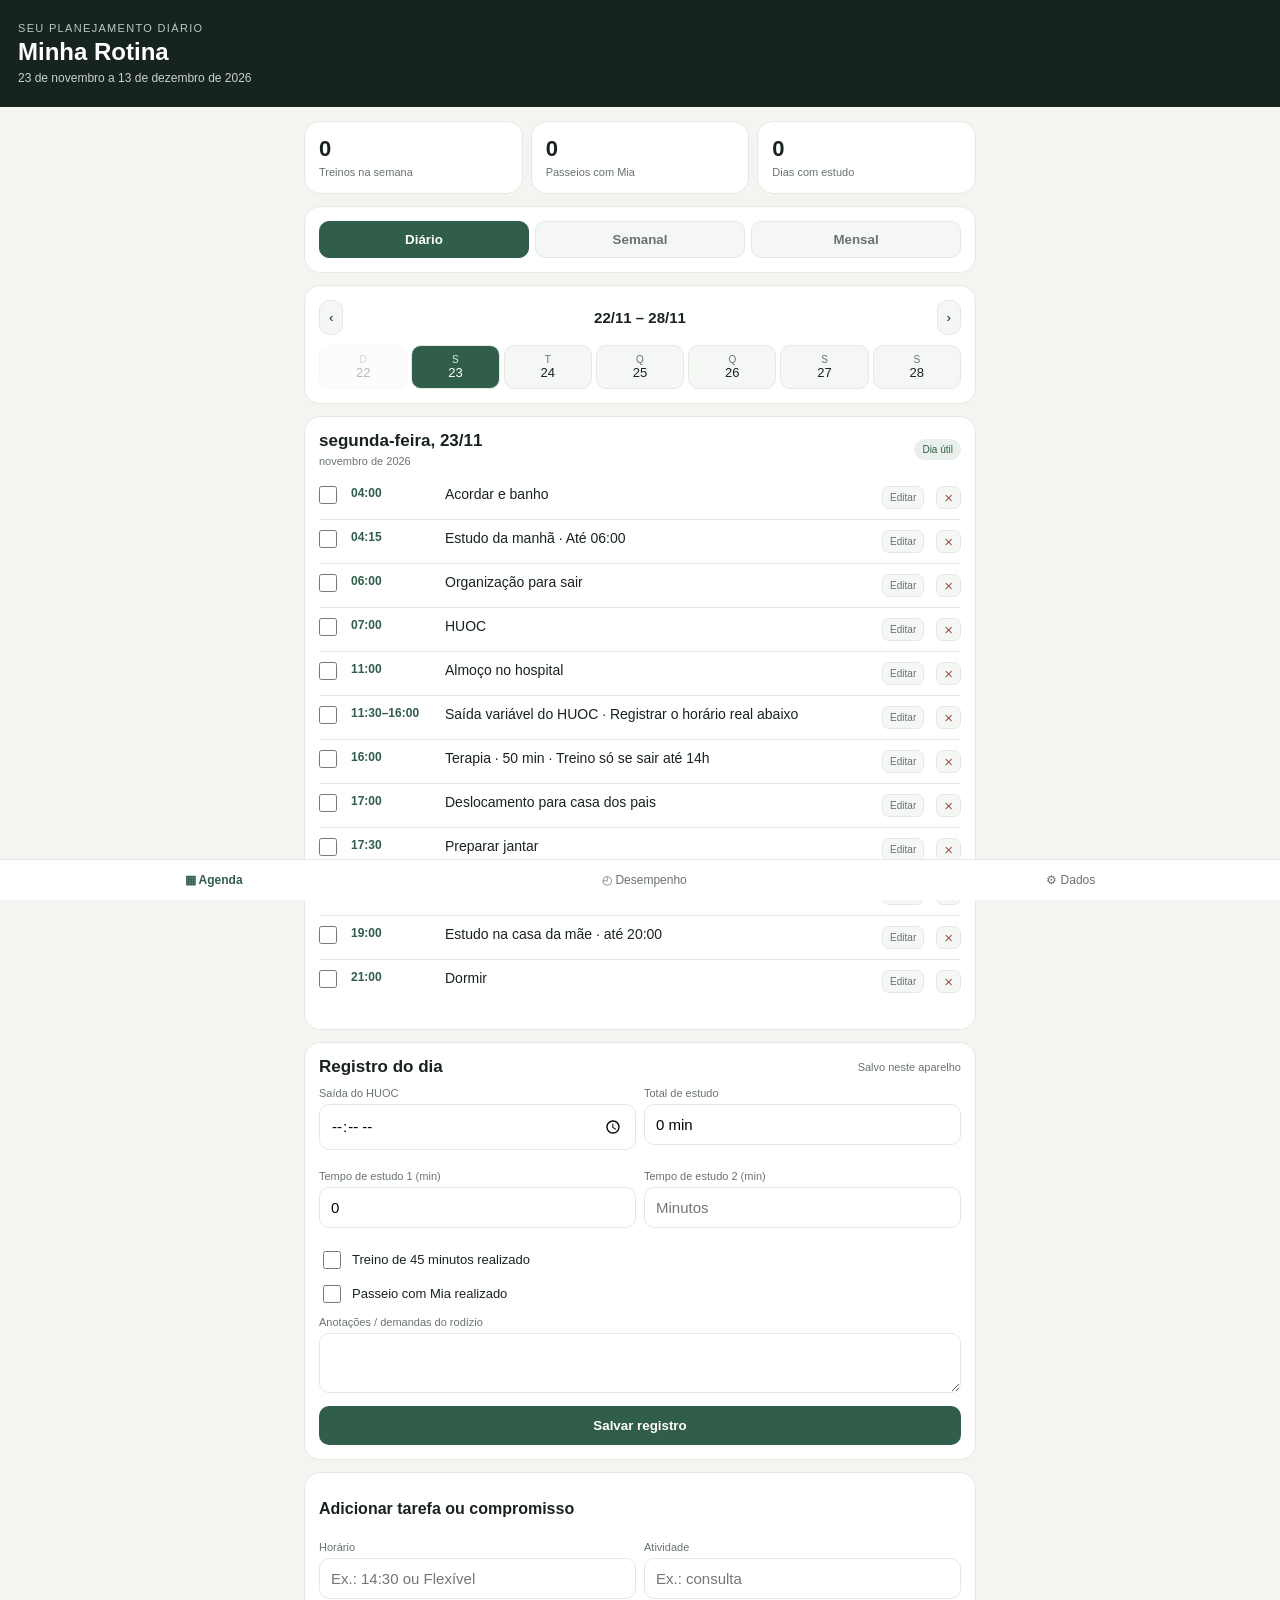
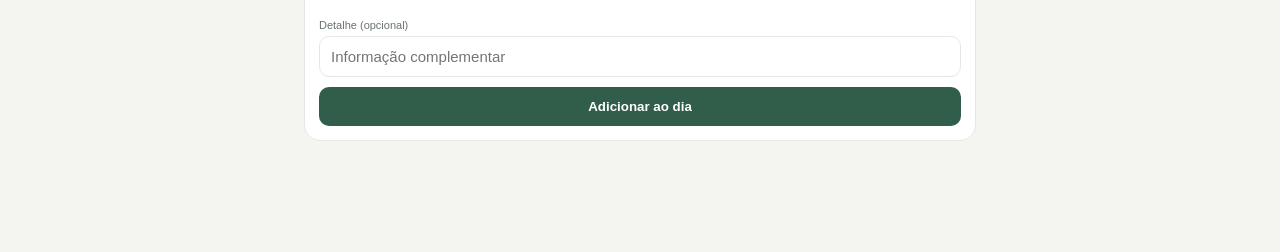
==== minha-rotina/index.html @ 06901ba0 "Initialize saved HUOC departure tasks" ====
<!doctype html>
<html lang="pt-BR"><head><meta charset="utf-8"><meta name="viewport" content="width=device-width,initial-scale=1,viewport-fit=cover"><meta name="theme-color" content="#17231f"><link rel="manifest" href="manifest.webmanifest"><title>Minha Rotina</title>
<style>
:root{--bg:#f4f5f1;--card:#fff;--ink:#18231f;--muted:#69746e;--line:#e5e9e4;--green:#315e4a;--soft:#e9f0eb;--amber:#8a6325}*{box-sizing:border-box}body{margin:0;background:var(--bg);color:var(--ink);font:15px -apple-system,BlinkMacSystemFont,sans-serif;padding-bottom:85px}header{background:#17231f;color:white;padding:22px 18px}.eyebrow{font-size:11px;letter-spacing:.12em;text-transform:uppercase;color:#b9c9bf}.brand{font-size:24px;font-weight:700;margin-top:4px}header p{font-size:12px;color:#c8d2cc;margin:5px 0 0}main{max-width:700px;margin:auto;padding:14px}.stats{display:grid;grid-template-columns:repeat(3,1fr);gap:8px;margin-bottom:12px}.stat,.panel{background:var(--card);border:1px solid var(--line);border-radius:16px;padding:14px}.stat b{display:block;font-size:22px}.stat span,.muted{font-size:11px;color:var(--muted)}.panel{margin-bottom:12px}.week{display:flex;justify-content:space-between;align-items:center;margin-bottom:10px}.week button,.day{border:1px solid var(--line);background:#f5f7f4;border-radius:10px;padding:9px;color:var(--ink)}.days{display:grid;grid-template-columns:repeat(7,1fr);gap:4px}.day{padding:8px 0;text-align:center;font-size:13px}.day small{display:block;color:var(--muted);font-size:10px}.day.active{background:var(--green);color:white}.day.active small{color:#e0ebe3}.day:disabled{opacity:.3}.heading{display:flex;justify-content:space-between;align-items:center}.heading h2{font-size:17px;margin:0}.tag{background:var(--soft);color:var(--green);padding:5px 8px;border-radius:20px;font-size:10px}.tag.warn{background:#f8f0df;color:var(--amber)}ul{list-style:none;padding:0;margin:8px 0 0}li{display:flex;gap:12px;padding:10px 0;border-bottom:1px solid var(--line);font-size:14px}li:last-child{border:0}.time{width:82px;color:var(--green);font-size:12px;font-weight:650;flex-shrink:0}.task-check{width:18px;height:18px;flex-shrink:0;accent-color:var(--green);margin:0 2px 0 0}.task-text{flex:1}.task-text.done{text-decoration:line-through;color:var(--muted)}.edit-task{border:1px solid var(--line);background:#f5f7f4;border-radius:7px;padding:5px 7px;color:var(--muted);font-size:10px;flex-shrink:0}.delete-task{font-size:15px;padding:2px 7px;color:#9b5148}.detail{display:block;color:var(--muted);font-size:11px;margin-top:3px}.field{margin:10px 0}.field label{display:block;font-size:11px;color:var(--muted);margin-bottom:5px}.field input,.field textarea{width:100%;padding:11px;border:1px solid var(--line);border-radius:10px;background:white;font:inherit}.field textarea{min-height:60px}.grid{display:grid;grid-template-columns:1fr 1fr;gap:8px}.check{display:flex;gap:8px;align-items:center;font-size:13px;margin:10px 0}.check input{accent-color:var(--green);width:18px;height:18px}.btn{background:var(--green);color:white;border:0;border-radius:10px;padding:12px 14px;width:100%;font-weight:650}.tabs{position:fixed;bottom:0;left:0;right:0;background:#fff;border-top:1px solid var(--line);display:flex;justify-content:space-around;padding:12px 5px calc(12px + env(safe-area-inset-bottom))}.tabs button{border:0;background:none;color:var(--muted);font-size:12px}.tabs button.active{color:var(--green);font-weight:700}.view{display:none}.view.active{display:block}.bar{height:8px;background:#edf0ec;border-radius:8px;margin-top:7px;overflow:hidden}.bar i{display:block;height:100%;background:var(--green)}.note{font-size:12px;line-height:1.5;color:var(--muted)}
.mode-switch{display:grid;grid-template-columns:repeat(3,1fr);gap:6px}.mode{border:1px solid var(--line);background:#f5f7f4;color:var(--muted);border-radius:10px;padding:10px;font-weight:600}.mode.active{background:var(--green);color:#fff;border-color:var(--green)}
.weekly-grid{display:grid;grid-template-columns:repeat(2,minmax(0,1fr));gap:8px}.week-card{border:1px solid var(--line);border-radius:12px;padding:11px;background:#fff;text-align:left;color:var(--ink);min-height:110px}.week-card.selected{border:2px solid var(--green);background:var(--soft)}.week-card strong{display:block;font-size:13px;margin-bottom:6px}.week-card small{display:block;color:var(--muted);font-size:11px;line-height:1.45;margin-top:3px}.month-head,.month-grid{display:grid;grid-template-columns:repeat(7,minmax(0,1fr));gap:4px}.month-head span{text-align:center;font-size:10px;color:var(--muted);padding:5px 0}.month-day{border:1px solid var(--line);border-radius:9px;min-height:44px;background:#fff;color:var(--ink);font-size:12px;position:relative}.month-day:disabled{opacity:.25}.month-day.selected{background:var(--green);color:white;border-color:var(--green)}.month-day.has-events:after{content:'';position:absolute;bottom:5px;left:50%;width:4px;height:4px;border-radius:50%;background:var(--green);transform:translateX(-50%)}.month-day.selected.has-events:after{background:#fff}@media(max-width:390px){.weekly-grid{grid-template-columns:1fr}.week-card{min-height:unset}}
</style></head><body>
<header><div class="eyebrow">Seu planejamento diário</div><div class="brand">Minha Rotina</div><p>23 de novembro a 13 de dezembro de 2026</p></header>
<main>
<section id="agenda" class="view active"><div class="stats"><div class="stat"><b id="wk">0</b><span>Treinos na semana</span></div><div class="stat"><b id="miaWeek">0</b><span>Passeios com Mia</span></div><div class="stat"><b id="studyWeek">0</b><span>Dias com estudo</span></div></div>
<div class="panel"><div class="mode-switch"><button class="mode active" data-mode="daily">Diário</button><button class="mode" data-mode="weekly">Semanal</button><button class="mode" data-mode="monthly">Mensal</button></div></div>
<div id="dailyMode">
<div class="panel"><div class="week"><button id="prev">‹</button><b id="weekLabel"></b><button id="next">›</button></div><div class="days" id="days"></div></div>
<div class="panel"><div class="heading"><div><h2 id="dateTitle"></h2><span class="muted" id="dateSub"></span></div><span id="tag" class="tag">Dia útil</span></div><ul id="events"></ul><p class="note" id="dayHint"></p></div>
<div class="panel"><div class="heading"><h2>Registro do dia</h2><span class="muted">Salvo neste aparelho</span></div><div class="grid"><div class="field"><label>Saída do HUOC</label><input type="time" id="exit"></div><div class="field"><label>Total de estudo</label><input type="text" id="studyTotal" value="0 min" readonly></div></div><div class="grid"><div class="field"><label>Tempo de estudo 1 (min)</label><input type="number" min="0" id="study1" placeholder="Minutos"></div><div class="field"><label>Tempo de estudo 2 (min)</label><input type="number" min="0" id="study2" placeholder="Minutos"></div></div><label class="check"><input type="checkbox" id="workout"> Treino de 45 minutos realizado</label><label class="check"><input type="checkbox" id="mia"> Passeio com Mia realizado</label><div class="field"><label>Anotações / demandas do rodízio</label><textarea id="notes"></textarea></div><button class="btn" id="save">Salvar registro</button></div>
<div class="panel"><h2 style="font-size:16px">Adicionar tarefa ou compromisso</h2><div class="grid"><div class="field"><label>Horário</label><input type="text" id="newTime" placeholder="Ex.: 14:30 ou Flexível"></div><div class="field"><label>Atividade</label><input id="newTitle" placeholder="Ex.: consulta"></div></div><div class="field"><label>Detalhe (opcional)</label><input id="newDetail" placeholder="Informação complementar"></div><button class="btn" id="add">Adicionar ao dia</button></div></div>
<div id="weeklyMode" hidden><div class="panel"><div class="week"><button id="weekPrev">‹</button><b id="weeklyLabel"></b><button id="weekNext">›</button></div><div id="weeklyGrid" class="weekly-grid"></div></div></div>
<div id="monthlyMode" hidden><div class="panel"><div class="week"><button id="monthPrev">‹</button><b id="monthlyLabel"></b><button id="monthNext">›</button></div><div class="month-head"><span>Dom</span><span>Seg</span><span>Ter</span><span>Qua</span><span>Qui</span><span>Sex</span><span>Sáb</span></div><div id="monthlyGrid" class="month-grid"></div></div></div></section>
<section id="progress" class="view"><div class="panel"><h2 style="font-size:17px">Treinos por semana</h2><div id="weekly"></div></div><div class="panel"><h2 style="font-size:17px">Estudo por dia</h2><div id="history"></div></div></section>
<section id="data" class="view"><div class="panel"><h2 style="font-size:17px">Backup dos registros</h2><p class="note">Os dados ficam salvos neste navegador. Exporte um backup regularmente. Limpar os dados do Safari pode apagar os registros.</p><button class="btn" id="export">Exportar backup JSON</button><div class="field"><label>Importar backup</label><input type="file" id="import" accept="application/json"></div></div><div class="panel"><h2 style="font-size:17px">Instalar no iPhone</h2><p class="note">No Safari, abra este endereço, toque em Compartilhar e escolha “Adicionar à Tela de Início”.</p></div></section>
</main><nav class="tabs"><button class="active" data-tab="agenda">▦ Agenda</button><button data-tab="progress">◴ Desempenho</button><button data-tab="data">⚙ Dados</button></nav>
<script>
const start=new Date(2026,10,23),end=new Date(2026,11,13),names=['domingo','segunda-feira','terça-feira','quarta-feira','quinta-feira','sexta-feira','sábado'],short=['D','S','T','Q','Q','S','S'];const iso=d=>d.getFullYear()+'-'+String(d.getMonth()+1).padStart(2,'0')+'-'+String(d.getDate()).padStart(2,'0'),fmt=d=>String(d.getDate()).padStart(2,'0')+'/'+String(d.getMonth()+1).padStart(2,'0'),parse=s=>{let [y,m,d]=s.split('-').map(Number);return new Date(y,m-1,d)},within=d=>d>=start&&d<=end;let all=[];for(let d=new Date(start);d<=end;d.setDate(d.getDate()+1))all.push(new Date(d));
const ev=(t,title,detail='')=>({t,title,detail,done:false});let data={};all.forEach(d=>{let w=d.getDay(),a=[];if(w>0&&w<6){a=[ev('04:00','Acordar e banho'),ev('04:15','Estudo da manhã','Até 06:00'),ev('06:00','Organização para sair'),ev('07:00','HUOC'),ev('11:00','Almoço no hospital'),ev('11:30–16:00','Saída variável do HUOC','Registrar o horário real abaixo')];if(w===1)a.push(ev('16:00','Terapia · 50 min','Treino só se sair até 14h'),ev('17:00','Deslocamento para casa dos pais'),ev('17:30','Preparar jantar'),ev('18:00','Passeio com Mia · até 18:45'),ev('19:00','Estudo na casa da mãe · até 20:00'),ev('21:00','Dormir'));else if(w===5)a.push(ev('Tarde','Livre ou estudo opcional'),ev('Noite','Livre · sem estudo obrigatório'));else a.push(ev('Após HUOC','Treino · 45 min','Flexível ao chegar em casa'),ev('17:00','Jantar e deslocamento para Mia','Deslocamento de 15 min'),ev('A combinar','Passeio com Mia'),ev('Noite','Estudo, se não antecipado'),ev('21:00','Dormir'));}else a=[ev('Flexível','Passeio com Mia (sugestão)'),ev('Flexível','Academia · 45 min (sugestão)'),ev('Flexível','Estudo do fim de semana','Meta total: 4 horas')];data[iso(d)]={events:a,study:0,workout:false,mia:false,exit:'',notes:''}});
function special(k,t,title,detail=''){data[k].events.push(ev(t,title,detail))}
special('2026-11-27','Noite','Tulio com Rafa · você livre','Estudar ou sair com amigas');special('2026-11-28','Dia','Tulio com Rafa · você livre','Priorizar estudo do fim de semana');special('2026-11-29','Dia','Você e Tulio','Programação a combinar');special('2026-12-04','Dia/noite','Você e Tulio','Noite livre');special('2026-12-05','Provisório','Provavelmente você e Tulio','A confirmar');special('2026-12-06','Provisório','Provavelmente Tulio com Rafa','A confirmar; bom dia para estudar');special('2026-12-11','Noite','Tulio com Rafa','Sexta: estudo pela manhã ou tarde');special('2026-12-12','Provisório','Provavelmente você e Tulio','A confirmar');special('2026-12-13','Provisório','Provavelmente Tulio com Rafa','A confirmar; bom dia para estudar');
let saved={};try{saved=JSON.parse(localStorage.getItem('minhaRotina2026')||'{}')}catch(e){}Object.keys(data).forEach(k=>{if(saved[k]){data[k]=saved[k];if(data[k].study1===undefined)data[k].study1=+data[k].study||0;if(data[k].study2===undefined)data[k].study2=0;data[k].study=(+data[k].study1||0)+(+data[k].study2||0)}});let selected='2026-11-23',offset=0;const $=id=>document.getElementById(id),weekStart=d=>{let x=new Date(d);x.setDate(x.getDate()-x.getDay());return x},saveAll=()=>localStorage.setItem('minhaRotina2026',JSON.stringify(data));
function syncExitTask(x){x.events=x.events.filter(e=>!e.exitTask&&e.title!=='Saída variável do HUOC');if(x.exit){let task=ev(x.exit,'Saída do HUOC');task.exitTask=true;x.events.push(task)}else{let day=Number((Object.keys(data).find(k=>data[k]===x)||'').slice(-2));let weekday=day?parse(Object.keys(data).find(k=>data[k]===x)).getDay():-1;if(weekday>0&&weekday<6)x.events.push(ev('11:30–16:00','Saída variável do HUOC','Registrar o horário real abaixo'))}}
Object.values(data).forEach(syncExitTask);saveAll();
function render(){let d=parse(selected),ws=weekStart(d);$('weekLabel').textContent=fmt(ws)+' – '+fmt(new Date(ws.getFullYear(),ws.getMonth(),ws.getDate()+6));$('days').innerHTML='';for(let i=0;i<7;i++){let x=new Date(ws);x.setDate(x.getDate()+i);let b=document.createElement('button');b.className='day'+(iso(x)===selected?' active':'');b.disabled=!within(x);b.innerHTML='<small>'+short[x.getDay()]+'</small>'+x.getDate();b.onclick=()=>{selected=iso(x);render()};$('days').append(b)}
let x=data[selected];$('dateTitle').textContent=names[d.getDay()]+', '+fmt(d);$('dateSub').textContent=d.toLocaleDateString('pt-BR',{month:'long',year:'numeric'});let tentative=x.events.some(e=>e.t==='Provisório');$('tag').textContent=tentative?'A confirmar':(d.getDay()===0||d.getDay()===6?'Fim de semana':'Dia útil');$('tag').className='tag'+(tentative?' warn':'');$('events').innerHTML='';x.events.slice().sort((a,b)=>a.t.localeCompare(b.t)).forEach(e=>{let li=document.createElement('li');let check=document.createElement('input');check.type='checkbox';check.className='task-check';check.checked=!!e.done;check.setAttribute('aria-label','Concluir '+e.title);check.onchange=()=>{e.done=check.checked;saveAll();render()};let tm=document.createElement('span');tm.className='time';tm.textContent=e.t;let tx=document.createElement('span');tx.className='task-text'+(e.done?' done':'');tx.textContent=e.title+(e.detail?' · '+e.detail:'');let edit=document.createElement('button');edit.type='button';edit.textContent='Editar';edit.className='edit-task';edit.onclick=()=>{let nt=prompt('Horário da tarefa:',e.t);if(nt===null)return;let nn=prompt('Nome da tarefa:',e.title);if(nn===null)return;let nd=prompt('Detalhe (opcional):',e.detail||'');if(nd===null)return;if(!nn.trim())return alert('O nome da tarefa não pode ficar vazio.');e.t=nt.trim()||'Flexível';e.title=nn.trim();e.detail=nd.trim();saveAll();render()};let del=document.createElement('button');del.type='button';del.textContent='×';del.className='edit-task delete-task';del.setAttribute('aria-label','Excluir tarefa');del.onclick=()=>{if(confirm('Excluir esta tarefa da rotina?')){x.events=x.events.filter(v=>v!==e);saveAll();render()}};li.append(check,tm,tx,edit,del);$('events').append(li)});$('dayHint').textContent=x.exit?'Saída do HUOC registrada: '+x.exit:'';$('exit').value=x.exit||'';$('study1').value=x.study1??x.study??'';$('study2').value=x.study2||'';$('studyTotal').value=((+x.study1||0)+(+x.study2||0))+' min';$('workout').checked=!!x.workout;$('mia').checked=!!x.mia;$('notes').value=x.notes||'';renderWeekly();renderMonthly();totals()}
function renderWeekly(){let d=parse(selected),ws=weekStart(d),we=new Date(ws);we.setDate(we.getDate()+6);$('weeklyLabel').textContent=fmt(ws)+' – '+fmt(we);$('weeklyGrid').innerHTML='';for(let i=0;i<7;i++){let x=new Date(ws);x.setDate(x.getDate()+i);let k=iso(x);let card=document.createElement('button');card.className='week-card'+(k===selected?' selected':'');card.disabled=!within(x);let evs=within(x)?data[k].events.slice().sort((a,b)=>a.t.localeCompare(b.t)):[];card.innerHTML='<strong>'+names[x.getDay()]+' · '+fmt(x)+'</strong>'+(evs.length?evs.slice(0,4).map(e=>'<small>'+e.t+' · '+e.title+'</small>').join(''):'<small>Sem compromissos</small>')+(evs.length>4?'<small>+'+(evs.length-4)+' atividades</small>':'');card.onclick=()=>{selected=k;setMode('daily');render()};$('weeklyGrid').append(card)}}
function renderMonthly(){let d=parse(selected),year=d.getFullYear(),month=d.getMonth(),first=new Date(year,month,1),offset=first.getDay(),count=new Date(year,month+1,0).getDate();$('monthlyLabel').textContent=first.toLocaleDateString('pt-BR',{month:'long',year:'numeric'});$('monthlyGrid').innerHTML='';for(let i=0;i<offset;i++){let blank=document.createElement('span');$('monthlyGrid').append(blank)}for(let day=1;day<=count;day++){let x=new Date(year,month,day),k=iso(x),b=document.createElement('button');b.className='month-day'+(k===selected?' selected':'')+(within(x)&&data[k].events.length?' has-events':'');b.textContent=day;b.disabled=!within(x);b.onclick=()=>{selected=k;setMode('daily');render()};$('monthlyGrid').append(b)}}
function setMode(mode){document.querySelectorAll('[data-mode]').forEach(b=>b.classList.toggle('active',b.dataset.mode===mode));$('dailyMode').hidden=mode!=='daily';$('weeklyMode').hidden=mode!=='weekly';$('monthlyMode').hidden=mode!=='monthly';localStorage.setItem('minhaRotinaView',mode)}
function changeSelected(days){let d=parse(selected);d.setDate(d.getDate()+days);while(!within(d))d.setDate(d.getDate()+(days>0?-1:1));selected=iso(d);render()}
function totals(){let ws=weekStart(parse(selected)),we=new Date(ws);we.setDate(we.getDate()+7);let week=all.filter(d=>d>=ws&&d<we).map(d=>data[iso(d)]);$('wk').textContent=week.filter(x=>x.workout).length;$('miaWeek').textContent=week.filter(x=>x.mia).length;$('studyWeek').textContent=week.filter(x=>(+x.study1||0)+(+x.study2||0)>0).length;let weeks={};all.forEach(d=>{let k=fmt(weekStart(d));(weeks[k]??=[]).push(data[iso(d)])});$('weekly').innerHTML=Object.entries(weeks).map(([k,a])=>{let n=a.filter(x=>x.workout).length;return '<p>'+k+': <b>'+n+'/4 treinos</b><div class="bar"><i style="width:'+Math.min(100,n/4*100)+'%"></i></div></p>'}).join('');$('history').innerHTML=all.map(d=>'<p style="display:flex;justify-content:space-between;border-bottom:1px solid var(--line);padding:6px 0;font-size:13px"><span>'+names[d.getDay()]+' '+fmt(d)+'</span><b>'+((data[iso(d)].study||0)/60).toFixed(1)+' h</b></p>').join('')}
$('prev').onclick=()=>move(-7);$('next').onclick=()=>move(7);function move(n){changeSelected(n)}$('weekPrev').onclick=()=>changeSelected(-7);$('weekNext').onclick=()=>changeSelected(7);$('monthPrev').onclick=()=>{let d=parse(selected);d.setMonth(d.getMonth()-1);if(d<start)d=new Date(start);selected=iso(d);render()};$('monthNext').onclick=()=>{let d=parse(selected);d.setMonth(d.getMonth()+1);if(d>end)d=new Date(end);selected=iso(d);render()};document.querySelectorAll('[data-mode]').forEach(b=>b.onclick=()=>setMode(b.dataset.mode));
$('study1').oninput=$('study2').oninput=()=>{$('studyTotal').value=(Math.max(0,+$('study1').value||0)+Math.max(0,+$('study2').value||0))+' min'};function autosaveField(id,fn){$(id).addEventListener('input',()=>{let x=data[selected];fn(x,$(id).value);if(id==='exit')syncExitTask(x);saveAll();render()});$(id).addEventListener('change',()=>{let x=data[selected];fn(x,$(id).value);if(id==='exit')syncExitTask(x);saveAll();render()})}autosaveField('exit',(x,v)=>x.exit=v);autosaveField('study1',(x,v)=>{x.study1=Math.max(0,+v||0);x.study=(+x.study1||0)+(+x.study2||0)});autosaveField('study2',(x,v)=>{x.study2=Math.max(0,+v||0);x.study=(+x.study1||0)+(+x.study2||0)});autosaveField('notes',(x,v)=>x.notes=v);autosaveField('workout',(x)=>x.workout=$('workout').checked);autosaveField('mia',(x)=>x.mia=$('mia').checked);$('save').onclick=()=>{let x=data[selected];x.exit=$('exit').value;x.study1=Math.max(0,+$('study1').value||0);x.study2=Math.max(0,+$('study2').value||0);x.study=x.study1+x.study2;x.workout=$('workout').checked;x.mia=$('mia').checked;x.notes=$('notes').value;saveAll();render();alert('Registro salvo neste aparelho.')};
$('add').onclick=()=>{let title=$('newTitle').value.trim();if(!title)return alert('Digite a atividade.');let time=$('newTime').value.trim()||'Flexível';let detail=$('newDetail').value.trim();data[selected].events.push(ev(time,title,detail));$('newTitle').value='';$('newTime').value='';$('newDetail').value='';saveAll();render()};
document.querySelectorAll('[data-tab]').forEach(b=>b.onclick=()=>{document.querySelectorAll('.view').forEach(v=>v.classList.toggle('active',v.id===b.dataset.tab));document.querySelectorAll('[data-tab]').forEach(t=>t.classList.toggle('active',t===b))});
$('export').onclick=()=>{let a=document.createElement('a'),u=URL.createObjectURL(new Blob([JSON.stringify(data,null,2)],{type:'application/json'}));a.href=u;a.download='backup-minha-rotina.json';a.click();URL.revokeObjectURL(u)};$('import').onchange=async e=>{try{let v=JSON.parse(await e.target.files[0].text());if(!v['2026-11-23'])throw 0;data=v;saveAll();render();alert('Backup importado.')}catch(_){alert('Arquivo inválido.')}};
if('serviceWorker'in navigator)navigator.serviceWorker.register('./sw.js').catch(()=>{});setMode(localStorage.getItem('minhaRotinaView')||'daily');render();
</script></body></html>
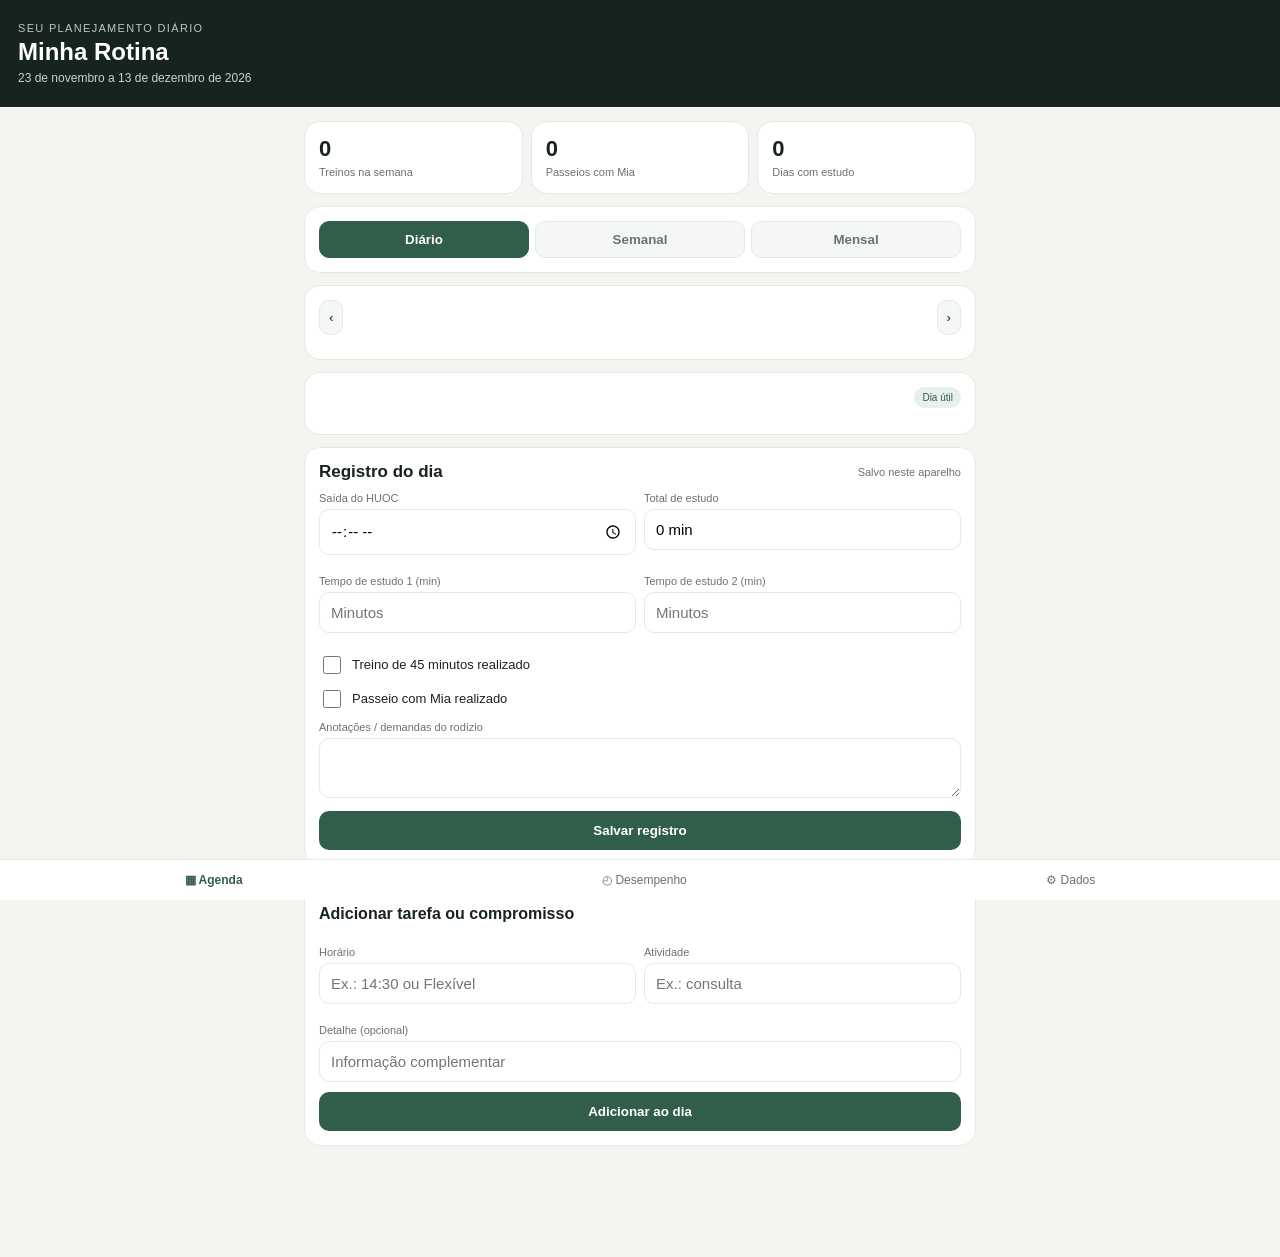
==== commit 9e048d29: "Corrige persistência e edição individual da agenda" ====
--- a/minha-rotina/index.html
+++ b/minha-rotina/index.html
@@ -21,22 +21,22 @@
 </main><nav class="tabs"><button class="active" data-tab="agenda">▦ Agenda</button><button data-tab="progress">◴ Desempenho</button><button data-tab="data">⚙ Dados</button></nav>
 <script>
 const start=new Date(2026,10,23),end=new Date(2026,11,13),names=['domingo','segunda-feira','terça-feira','quarta-feira','quinta-feira','sexta-feira','sábado'],short=['D','S','T','Q','Q','S','S'];const iso=d=>d.getFullYear()+'-'+String(d.getMonth()+1).padStart(2,'0')+'-'+String(d.getDate()).padStart(2,'0'),fmt=d=>String(d.getDate()).padStart(2,'0')+'/'+String(d.getMonth()+1).padStart(2,'0'),parse=s=>{let [y,m,d]=s.split('-').map(Number);return new Date(y,m-1,d)},within=d=>d>=start&&d<=end;let all=[];for(let d=new Date(start);d<=end;d.setDate(d.getDate()+1))all.push(new Date(d));
-const ev=(t,title,detail='')=>({t,title,detail,done:false});let data={};all.forEach(d=>{let w=d.getDay(),a=[];if(w>0&&w<6){a=[ev('04:00','Acordar e banho'),ev('04:15','Estudo da manhã','Até 06:00'),ev('06:00','Organização para sair'),ev('07:00','HUOC'),ev('11:00','Almoço no hospital'),ev('11:30–16:00','Saída variável do HUOC','Registrar o horário real abaixo')];if(w===1)a.push(ev('16:00','Terapia · 50 min','Treino só se sair até 14h'),ev('17:00','Deslocamento para casa dos pais'),ev('17:30','Preparar jantar'),ev('18:00','Passeio com Mia · até 18:45'),ev('19:00','Estudo na casa da mãe · até 20:00'),ev('21:00','Dormir'));else if(w===5)a.push(ev('Tarde','Livre ou estudo opcional'),ev('Noite','Livre · sem estudo obrigatório'));else a.push(ev('Após HUOC','Treino · 45 min','Flexível ao chegar em casa'),ev('17:00','Jantar e deslocamento para Mia','Deslocamento de 15 min'),ev('A combinar','Passeio com Mia'),ev('Noite','Estudo, se não antecipado'),ev('21:00','Dormir'));}else a=[ev('Flexível','Passeio com Mia (sugestão)'),ev('Flexível','Academia · 45 min (sugestão)'),ev('Flexível','Estudo do fim de semana','Meta total: 4 horas')];data[iso(d)]={events:a,study:0,workout:false,mia:false,exit:'',notes:''}});
+const ev=(t,title,detail='')=>({id:crypto.randomUUID?crypto.randomUUID():String(Date.now())+Math.random(),t,title,detail,done:false});const variableExit=()=>({...variableExit(),exitVariableTask:true});let data={};all.forEach(d=>{let w=d.getDay(),a=[];if(w>0&&w<6){a=[ev('04:00','Acordar e banho'),ev('04:15','Estudo da manhã','Até 06:00'),ev('06:00','Organização para sair'),ev('07:00','HUOC'),ev('11:00','Almoço no hospital'),ev('11:30–16:00','Saída variável do HUOC','Registrar o horário real abaixo')];if(w===1)a.push(ev('16:00','Terapia · 50 min','Treino só se sair até 14h'),ev('17:00','Deslocamento para casa dos pais'),ev('17:30','Preparar jantar'),ev('18:00','Passeio com Mia · até 18:45'),ev('19:00','Estudo na casa da mãe · até 20:00'),ev('21:00','Dormir'));else if(w===5)a.push(ev('Tarde','Livre ou estudo opcional'),ev('Noite','Livre · sem estudo obrigatório'));else a.push(ev('Após HUOC','Treino · 45 min','Flexível ao chegar em casa'),ev('17:00','Jantar e deslocamento para Mia','Deslocamento de 15 min'),ev('A combinar','Passeio com Mia'),ev('Noite','Estudo, se não antecipado'),ev('21:00','Dormir'));}else a=[ev('Flexível','Passeio com Mia (sugestão)'),ev('Flexível','Academia · 45 min (sugestão)'),ev('Flexível','Estudo do fim de semana','Meta total: 4 horas')];data[iso(d)]={events:a,study:0,workout:false,mia:false,exit:'',notes:''}});
 function special(k,t,title,detail=''){data[k].events.push(ev(t,title,detail))}
 special('2026-11-27','Noite','Tulio com Rafa · você livre','Estudar ou sair com amigas');special('2026-11-28','Dia','Tulio com Rafa · você livre','Priorizar estudo do fim de semana');special('2026-11-29','Dia','Você e Tulio','Programação a combinar');special('2026-12-04','Dia/noite','Você e Tulio','Noite livre');special('2026-12-05','Provisório','Provavelmente você e Tulio','A confirmar');special('2026-12-06','Provisório','Provavelmente Tulio com Rafa','A confirmar; bom dia para estudar');special('2026-12-11','Noite','Tulio com Rafa','Sexta: estudo pela manhã ou tarde');special('2026-12-12','Provisório','Provavelmente você e Tulio','A confirmar');special('2026-12-13','Provisório','Provavelmente Tulio com Rafa','A confirmar; bom dia para estudar');
-let saved={};try{saved=JSON.parse(localStorage.getItem('minhaRotina2026')||'{}')}catch(e){}Object.keys(data).forEach(k=>{if(saved[k]){data[k]=saved[k];if(data[k].study1===undefined)data[k].study1=+data[k].study||0;if(data[k].study2===undefined)data[k].study2=0;data[k].study=(+data[k].study1||0)+(+data[k].study2||0)}});let selected='2026-11-23',offset=0;const $=id=>document.getElementById(id),weekStart=d=>{let x=new Date(d);x.setDate(x.getDate()-x.getDay());return x},saveAll=()=>localStorage.setItem('minhaRotina2026',JSON.stringify(data));
-function syncExitTask(x){x.events=x.events.filter(e=>!e.exitTask&&e.title!=='Saída variável do HUOC');if(x.exit){let task=ev(x.exit,'Saída do HUOC');task.exitTask=true;x.events.push(task)}else{let day=Number((Object.keys(data).find(k=>data[k]===x)||'').slice(-2));let weekday=day?parse(Object.keys(data).find(k=>data[k]===x)).getDay():-1;if(weekday>0&&weekday<6)x.events.push(ev('11:30–16:00','Saída variável do HUOC','Registrar o horário real abaixo'))}}
-Object.values(data).forEach(syncExitTask);saveAll();
+let saved={};try{saved=JSON.parse(localStorage.getItem('minhaRotina2026')||'{}')}catch(e){}Object.keys(data).forEach(k=>{if(saved[k]){const base=data[k],prior=saved[k];let events=Array.isArray(prior.events)?prior.events:base.events;if(Array.isArray(prior.events)&&prior.events.length===0&&prior.eventsVersion!==1)events=base.events;events=events.map(e=>({...e,id:e.id||('task-'+k+'-'+Math.random().toString(36).slice(2)),...(e.title==='Saída variável do HUOC'&&e.detail==='Registrar o horário real abaixo'?{exitVariableTask:true}:{})}));data[k]={...base,...prior,events,eventsVersion:1};if(data[k].study1===undefined)data[k].study1=+data[k].study||0;if(data[k].study2===undefined)data[k].study2=0;data[k].study=(+data[k].study1||0)+(+data[k].study2||0)}else data[k].eventsVersion=1});let selected='2026-11-23',offset=0;const $=id=>document.getElementById(id),weekStart=d=>{let x=new Date(d);x.setDate(x.getDate()-x.getDay());return x},saveAll=()=>{Object.values(data).forEach(x=>{x.eventsVersion=1;x.events=x.events.map(e=>({...e,id:e.id||('task-'+Date.now()+'-'+Math.random().toString(36).slice(2))}))});localStorage.setItem('minhaRotina2026',JSON.stringify(data))};
+function syncExitTask(key,x){const day=parse(key).getDay();x.events=x.events.filter(e=>!e.exitTask&&!e.exitVariableTask);if(x.exit){let task=x.events.find(e=>e.title==='Saída do HUOC');if(task){task.t=x.exit}else{task=ev(x.exit,'Saída do HUOC');task.exitTask=true;x.events.push(task)}}else if(day>0&&day<6){x.events.push(variableExit())}}
+Object.entries(data).forEach(([key,x])=>syncExitTask(key,x));saveAll();
 function render(){let d=parse(selected),ws=weekStart(d);$('weekLabel').textContent=fmt(ws)+' – '+fmt(new Date(ws.getFullYear(),ws.getMonth(),ws.getDate()+6));$('days').innerHTML='';for(let i=0;i<7;i++){let x=new Date(ws);x.setDate(x.getDate()+i);let b=document.createElement('button');b.className='day'+(iso(x)===selected?' active':'');b.disabled=!within(x);b.innerHTML='<small>'+short[x.getDay()]+'</small>'+x.getDate();b.onclick=()=>{selected=iso(x);render()};$('days').append(b)}
-let x=data[selected];$('dateTitle').textContent=names[d.getDay()]+', '+fmt(d);$('dateSub').textContent=d.toLocaleDateString('pt-BR',{month:'long',year:'numeric'});let tentative=x.events.some(e=>e.t==='Provisório');$('tag').textContent=tentative?'A confirmar':(d.getDay()===0||d.getDay()===6?'Fim de semana':'Dia útil');$('tag').className='tag'+(tentative?' warn':'');$('events').innerHTML='';x.events.slice().sort((a,b)=>a.t.localeCompare(b.t)).forEach(e=>{let li=document.createElement('li');let check=document.createElement('input');check.type='checkbox';check.className='task-check';check.checked=!!e.done;check.setAttribute('aria-label','Concluir '+e.title);check.onchange=()=>{e.done=check.checked;saveAll();render()};let tm=document.createElement('span');tm.className='time';tm.textContent=e.t;let tx=document.createElement('span');tx.className='task-text'+(e.done?' done':'');tx.textContent=e.title+(e.detail?' · '+e.detail:'');let edit=document.createElement('button');edit.type='button';edit.textContent='Editar';edit.className='edit-task';edit.onclick=()=>{let nt=prompt('Horário da tarefa:',e.t);if(nt===null)return;let nn=prompt('Nome da tarefa:',e.title);if(nn===null)return;let nd=prompt('Detalhe (opcional):',e.detail||'');if(nd===null)return;if(!nn.trim())return alert('O nome da tarefa não pode ficar vazio.');e.t=nt.trim()||'Flexível';e.title=nn.trim();e.detail=nd.trim();saveAll();render()};let del=document.createElement('button');del.type='button';del.textContent='×';del.className='edit-task delete-task';del.setAttribute('aria-label','Excluir tarefa');del.onclick=()=>{if(confirm('Excluir esta tarefa da rotina?')){x.events=x.events.filter(v=>v!==e);saveAll();render()}};li.append(check,tm,tx,edit,del);$('events').append(li)});$('dayHint').textContent=x.exit?'Saída do HUOC registrada: '+x.exit:'';$('exit').value=x.exit||'';$('study1').value=x.study1??x.study??'';$('study2').value=x.study2||'';$('studyTotal').value=((+x.study1||0)+(+x.study2||0))+' min';$('workout').checked=!!x.workout;$('mia').checked=!!x.mia;$('notes').value=x.notes||'';renderWeekly();renderMonthly();totals()}
+let x=data[selected];$('dateTitle').textContent=names[d.getDay()]+', '+fmt(d);$('dateSub').textContent=d.toLocaleDateString('pt-BR',{month:'long',year:'numeric'});let tentative=x.events.some(e=>e.t==='Provisório');$('tag').textContent=tentative?'A confirmar':(d.getDay()===0||d.getDay()===6?'Fim de semana':'Dia útil');$('tag').className='tag'+(tentative?' warn':'');$('events').innerHTML='';x.events.slice().sort((a,b)=>a.t.localeCompare(b.t)).forEach(e=>{let li=document.createElement('li');let check=document.createElement('input');check.type='checkbox';check.className='task-check';check.checked=!!e.done;check.setAttribute('aria-label','Concluir '+e.title);check.onchange=()=>{e.done=check.checked;saveAll();render()};let tm=document.createElement('span');tm.className='time';tm.textContent=e.t;let tx=document.createElement('span');tx.className='task-text'+(e.done?' done':'');tx.textContent=e.title+(e.detail?' · '+e.detail:'');let edit=document.createElement('button');edit.type='button';edit.textContent='Editar';edit.className='edit-task';edit.onclick=()=>{let nt=prompt('Horário da tarefa:',e.t);if(nt===null)return;let nn=prompt('Nome da tarefa:',e.title);if(nn===null)return;let nd=prompt('Detalhe (opcional):',e.detail||'');if(nd===null)return;if(!nn.trim())return alert('O nome da tarefa não pode ficar vazio.');e.t=nt.trim()||'Flexível';e.title=nn.trim();e.detail=nd.trim();x.eventsVersion=1;saveAll();render()};let del=document.createElement('button');del.type='button';del.textContent='×';del.className='edit-task delete-task';del.setAttribute('aria-label','Excluir tarefa');del.onclick=()=>{if(confirm('Excluir esta tarefa da rotina?')){x.events=x.events.filter(v=>v.id!==e.id);x.eventsVersion=1;saveAll();render()}};li.append(check,tm,tx,edit,del);$('events').append(li)});$('dayHint').textContent=x.exit?'Saída do HUOC registrada: '+x.exit:'';$('exit').value=x.exit||'';$('study1').value=x.study1??x.study??'';$('study2').value=x.study2||'';$('studyTotal').value=((+x.study1||0)+(+x.study2||0))+' min';$('workout').checked=!!x.workout;$('mia').checked=!!x.mia;$('notes').value=x.notes||'';renderWeekly();renderMonthly();totals()}
 function renderWeekly(){let d=parse(selected),ws=weekStart(d),we=new Date(ws);we.setDate(we.getDate()+6);$('weeklyLabel').textContent=fmt(ws)+' – '+fmt(we);$('weeklyGrid').innerHTML='';for(let i=0;i<7;i++){let x=new Date(ws);x.setDate(x.getDate()+i);let k=iso(x);let card=document.createElement('button');card.className='week-card'+(k===selected?' selected':'');card.disabled=!within(x);let evs=within(x)?data[k].events.slice().sort((a,b)=>a.t.localeCompare(b.t)):[];card.innerHTML='<strong>'+names[x.getDay()]+' · '+fmt(x)+'</strong>'+(evs.length?evs.slice(0,4).map(e=>'<small>'+e.t+' · '+e.title+'</small>').join(''):'<small>Sem compromissos</small>')+(evs.length>4?'<small>+'+(evs.length-4)+' atividades</small>':'');card.onclick=()=>{selected=k;setMode('daily');render()};$('weeklyGrid').append(card)}}
 function renderMonthly(){let d=parse(selected),year=d.getFullYear(),month=d.getMonth(),first=new Date(year,month,1),offset=first.getDay(),count=new Date(year,month+1,0).getDate();$('monthlyLabel').textContent=first.toLocaleDateString('pt-BR',{month:'long',year:'numeric'});$('monthlyGrid').innerHTML='';for(let i=0;i<offset;i++){let blank=document.createElement('span');$('monthlyGrid').append(blank)}for(let day=1;day<=count;day++){let x=new Date(year,month,day),k=iso(x),b=document.createElement('button');b.className='month-day'+(k===selected?' selected':'')+(within(x)&&data[k].events.length?' has-events':'');b.textContent=day;b.disabled=!within(x);b.onclick=()=>{selected=k;setMode('daily');render()};$('monthlyGrid').append(b)}}
 function setMode(mode){document.querySelectorAll('[data-mode]').forEach(b=>b.classList.toggle('active',b.dataset.mode===mode));$('dailyMode').hidden=mode!=='daily';$('weeklyMode').hidden=mode!=='weekly';$('monthlyMode').hidden=mode!=='monthly';localStorage.setItem('minhaRotinaView',mode)}
 function changeSelected(days){let d=parse(selected);d.setDate(d.getDate()+days);while(!within(d))d.setDate(d.getDate()+(days>0?-1:1));selected=iso(d);render()}
 function totals(){let ws=weekStart(parse(selected)),we=new Date(ws);we.setDate(we.getDate()+7);let week=all.filter(d=>d>=ws&&d<we).map(d=>data[iso(d)]);$('wk').textContent=week.filter(x=>x.workout).length;$('miaWeek').textContent=week.filter(x=>x.mia).length;$('studyWeek').textContent=week.filter(x=>(+x.study1||0)+(+x.study2||0)>0).length;let weeks={};all.forEach(d=>{let k=fmt(weekStart(d));(weeks[k]??=[]).push(data[iso(d)])});$('weekly').innerHTML=Object.entries(weeks).map(([k,a])=>{let n=a.filter(x=>x.workout).length;return '<p>'+k+': <b>'+n+'/4 treinos</b><div class="bar"><i style="width:'+Math.min(100,n/4*100)+'%"></i></div></p>'}).join('');$('history').innerHTML=all.map(d=>'<p style="display:flex;justify-content:space-between;border-bottom:1px solid var(--line);padding:6px 0;font-size:13px"><span>'+names[d.getDay()]+' '+fmt(d)+'</span><b>'+((data[iso(d)].study||0)/60).toFixed(1)+' h</b></p>').join('')}
 $('prev').onclick=()=>move(-7);$('next').onclick=()=>move(7);function move(n){changeSelected(n)}$('weekPrev').onclick=()=>changeSelected(-7);$('weekNext').onclick=()=>changeSelected(7);$('monthPrev').onclick=()=>{let d=parse(selected);d.setMonth(d.getMonth()-1);if(d<start)d=new Date(start);selected=iso(d);render()};$('monthNext').onclick=()=>{let d=parse(selected);d.setMonth(d.getMonth()+1);if(d>end)d=new Date(end);selected=iso(d);render()};document.querySelectorAll('[data-mode]').forEach(b=>b.onclick=()=>setMode(b.dataset.mode));
-$('study1').oninput=$('study2').oninput=()=>{$('studyTotal').value=(Math.max(0,+$('study1').value||0)+Math.max(0,+$('study2').value||0))+' min'};function autosaveField(id,fn){$(id).addEventListener('input',()=>{let x=data[selected];fn(x,$(id).value);if(id==='exit')syncExitTask(x);saveAll();render()});$(id).addEventListener('change',()=>{let x=data[selected];fn(x,$(id).value);if(id==='exit')syncExitTask(x);saveAll();render()})}autosaveField('exit',(x,v)=>x.exit=v);autosaveField('study1',(x,v)=>{x.study1=Math.max(0,+v||0);x.study=(+x.study1||0)+(+x.study2||0)});autosaveField('study2',(x,v)=>{x.study2=Math.max(0,+v||0);x.study=(+x.study1||0)+(+x.study2||0)});autosaveField('notes',(x,v)=>x.notes=v);autosaveField('workout',(x)=>x.workout=$('workout').checked);autosaveField('mia',(x)=>x.mia=$('mia').checked);$('save').onclick=()=>{let x=data[selected];x.exit=$('exit').value;x.study1=Math.max(0,+$('study1').value||0);x.study2=Math.max(0,+$('study2').value||0);x.study=x.study1+x.study2;x.workout=$('workout').checked;x.mia=$('mia').checked;x.notes=$('notes').value;saveAll();render();alert('Registro salvo neste aparelho.')};
-$('add').onclick=()=>{let title=$('newTitle').value.trim();if(!title)return alert('Digite a atividade.');let time=$('newTime').value.trim()||'Flexível';let detail=$('newDetail').value.trim();data[selected].events.push(ev(time,title,detail));$('newTitle').value='';$('newTime').value='';$('newDetail').value='';saveAll();render()};
+$('study1').oninput=$('study2').oninput=()=>{$('studyTotal').value=(Math.max(0,+$('study1').value||0)+Math.max(0,+$('study2').value||0))+' min'};function autosaveField(id,fn){$(id).addEventListener('input',()=>{let x=data[selected];fn(x,$(id).value);if(id==='exit'){syncExitTask(selected,x);saveAll();render()}else{saveAll();totals()}});$(id).addEventListener('change',()=>{let x=data[selected];fn(x,$(id).value);if(id==='exit'){syncExitTask(x);saveAll();render()}else{saveAll();totals()}})}autosaveField('exit',(x,v)=>x.exit=v);autosaveField('study1',(x,v)=>{x.study1=Math.max(0,+v||0);x.study=(+x.study1||0)+(+x.study2||0)});autosaveField('study2',(x,v)=>{x.study2=Math.max(0,+v||0);x.study=(+x.study1||0)+(+x.study2||0)});autosaveField('notes',(x,v)=>x.notes=v);autosaveField('workout',(x)=>x.workout=$('workout').checked);autosaveField('mia',(x)=>x.mia=$('mia').checked);$('save').onclick=()=>{let x=data[selected];x.exit=$('exit').value;syncExitTask(selected,x);x.study1=Math.max(0,+$('study1').value||0);x.study2=Math.max(0,+$('study2').value||0);x.study=x.study1+x.study2;x.workout=$('workout').checked;x.mia=$('mia').checked;x.notes=$('notes').value;saveAll();render();alert('Registro salvo neste aparelho.')};
+$('add').onclick=()=>{let title=$('newTitle').value.trim();if(!title)return alert('Digite a atividade.');let time=$('newTime').value.trim()||'Flexível';let detail=$('newDetail').value.trim();data[selected].events.push(ev(time,title,detail));data[selected].eventsVersion=1;$('newTitle').value='';$('newTime').value='';$('newDetail').value='';saveAll();render()};
 document.querySelectorAll('[data-tab]').forEach(b=>b.onclick=()=>{document.querySelectorAll('.view').forEach(v=>v.classList.toggle('active',v.id===b.dataset.tab));document.querySelectorAll('[data-tab]').forEach(t=>t.classList.toggle('active',t===b))});
 $('export').onclick=()=>{let a=document.createElement('a'),u=URL.createObjectURL(new Blob([JSON.stringify(data,null,2)],{type:'application/json'}));a.href=u;a.download='backup-minha-rotina.json';a.click();URL.revokeObjectURL(u)};$('import').onchange=async e=>{try{let v=JSON.parse(await e.target.files[0].text());if(!v['2026-11-23'])throw 0;data=v;saveAll();render();alert('Backup importado.')}catch(_){alert('Arquivo inválido.')}};
 if('serviceWorker'in navigator)navigator.serviceWorker.register('./sw.js').catch(()=>{});setMode(localStorage.getItem('minhaRotinaView')||'daily');render();
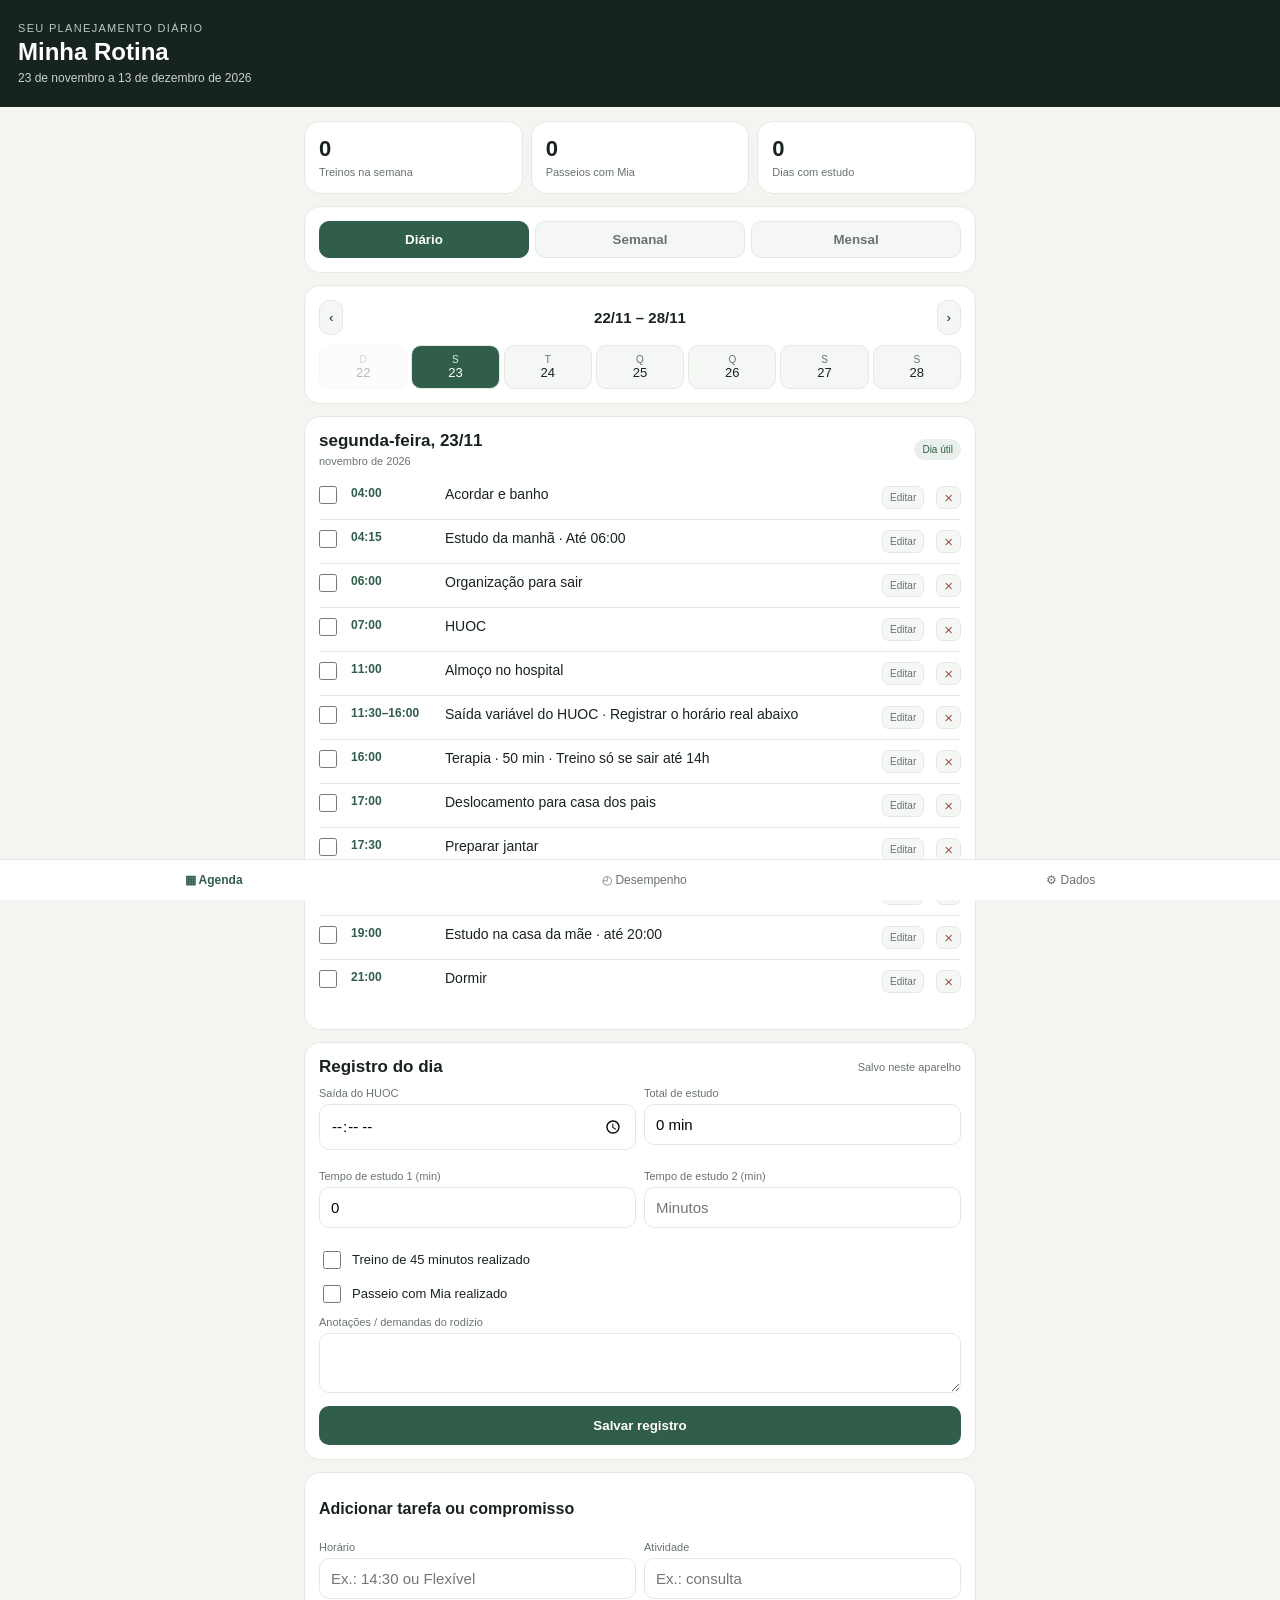
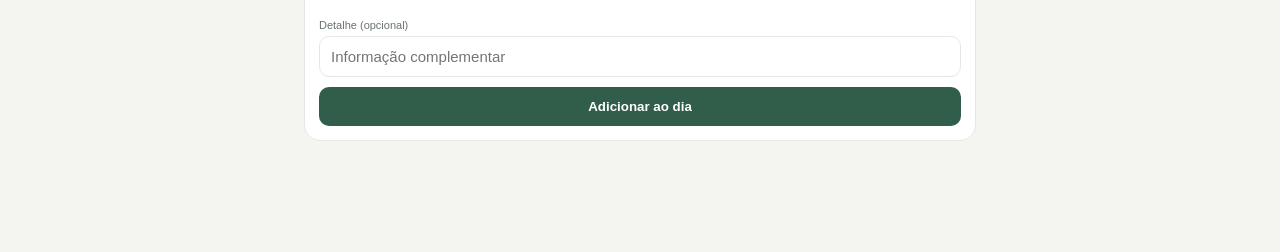
==== commit d65b0222: "Corrige saída variável e sincronização automática do HUOC" ====
--- a/minha-rotina/index.html
+++ b/minha-rotina/index.html
@@ -21,7 +21,7 @@
 </main><nav class="tabs"><button class="active" data-tab="agenda">▦ Agenda</button><button data-tab="progress">◴ Desempenho</button><button data-tab="data">⚙ Dados</button></nav>
 <script>
 const start=new Date(2026,10,23),end=new Date(2026,11,13),names=['domingo','segunda-feira','terça-feira','quarta-feira','quinta-feira','sexta-feira','sábado'],short=['D','S','T','Q','Q','S','S'];const iso=d=>d.getFullYear()+'-'+String(d.getMonth()+1).padStart(2,'0')+'-'+String(d.getDate()).padStart(2,'0'),fmt=d=>String(d.getDate()).padStart(2,'0')+'/'+String(d.getMonth()+1).padStart(2,'0'),parse=s=>{let [y,m,d]=s.split('-').map(Number);return new Date(y,m-1,d)},within=d=>d>=start&&d<=end;let all=[];for(let d=new Date(start);d<=end;d.setDate(d.getDate()+1))all.push(new Date(d));
-const ev=(t,title,detail='')=>({id:crypto.randomUUID?crypto.randomUUID():String(Date.now())+Math.random(),t,title,detail,done:false});const variableExit=()=>({...variableExit(),exitVariableTask:true});let data={};all.forEach(d=>{let w=d.getDay(),a=[];if(w>0&&w<6){a=[ev('04:00','Acordar e banho'),ev('04:15','Estudo da manhã','Até 06:00'),ev('06:00','Organização para sair'),ev('07:00','HUOC'),ev('11:00','Almoço no hospital'),ev('11:30–16:00','Saída variável do HUOC','Registrar o horário real abaixo')];if(w===1)a.push(ev('16:00','Terapia · 50 min','Treino só se sair até 14h'),ev('17:00','Deslocamento para casa dos pais'),ev('17:30','Preparar jantar'),ev('18:00','Passeio com Mia · até 18:45'),ev('19:00','Estudo na casa da mãe · até 20:00'),ev('21:00','Dormir'));else if(w===5)a.push(ev('Tarde','Livre ou estudo opcional'),ev('Noite','Livre · sem estudo obrigatório'));else a.push(ev('Após HUOC','Treino · 45 min','Flexível ao chegar em casa'),ev('17:00','Jantar e deslocamento para Mia','Deslocamento de 15 min'),ev('A combinar','Passeio com Mia'),ev('Noite','Estudo, se não antecipado'),ev('21:00','Dormir'));}else a=[ev('Flexível','Passeio com Mia (sugestão)'),ev('Flexível','Academia · 45 min (sugestão)'),ev('Flexível','Estudo do fim de semana','Meta total: 4 horas')];data[iso(d)]={events:a,study:0,workout:false,mia:false,exit:'',notes:''}});
+const ev=(t,title,detail='')=>({id:crypto.randomUUID?crypto.randomUUID():String(Date.now())+Math.random(),t,title,detail,done:false});const variableExit=()=>({...ev('11:30–16:00','Saída variável do HUOC','Registrar o horário real abaixo'),exitVariableTask:true});let data={};all.forEach(d=>{let w=d.getDay(),a=[];if(w>0&&w<6){a=[ev('04:00','Acordar e banho'),ev('04:15','Estudo da manhã','Até 06:00'),ev('06:00','Organização para sair'),ev('07:00','HUOC'),ev('11:00','Almoço no hospital'),variableExit()];if(w===1)a.push(ev('16:00','Terapia · 50 min','Treino só se sair até 14h'),ev('17:00','Deslocamento para casa dos pais'),ev('17:30','Preparar jantar'),ev('18:00','Passeio com Mia · até 18:45'),ev('19:00','Estudo na casa da mãe · até 20:00'),ev('21:00','Dormir'));else if(w===5)a.push(ev('Tarde','Livre ou estudo opcional'),ev('Noite','Livre · sem estudo obrigatório'));else a.push(ev('Após HUOC','Treino · 45 min','Flexível ao chegar em casa'),ev('17:00','Jantar e deslocamento para Mia','Deslocamento de 15 min'),ev('A combinar','Passeio com Mia'),ev('Noite','Estudo, se não antecipado'),ev('21:00','Dormir'));}else a=[ev('Flexível','Passeio com Mia (sugestão)'),ev('Flexível','Academia · 45 min (sugestão)'),ev('Flexível','Estudo do fim de semana','Meta total: 4 horas')];data[iso(d)]={events:a,study:0,workout:false,mia:false,exit:'',notes:''}});
 function special(k,t,title,detail=''){data[k].events.push(ev(t,title,detail))}
 special('2026-11-27','Noite','Tulio com Rafa · você livre','Estudar ou sair com amigas');special('2026-11-28','Dia','Tulio com Rafa · você livre','Priorizar estudo do fim de semana');special('2026-11-29','Dia','Você e Tulio','Programação a combinar');special('2026-12-04','Dia/noite','Você e Tulio','Noite livre');special('2026-12-05','Provisório','Provavelmente você e Tulio','A confirmar');special('2026-12-06','Provisório','Provavelmente Tulio com Rafa','A confirmar; bom dia para estudar');special('2026-12-11','Noite','Tulio com Rafa','Sexta: estudo pela manhã ou tarde');special('2026-12-12','Provisório','Provavelmente você e Tulio','A confirmar');special('2026-12-13','Provisório','Provavelmente Tulio com Rafa','A confirmar; bom dia para estudar');
 let saved={};try{saved=JSON.parse(localStorage.getItem('minhaRotina2026')||'{}')}catch(e){}Object.keys(data).forEach(k=>{if(saved[k]){const base=data[k],prior=saved[k];let events=Array.isArray(prior.events)?prior.events:base.events;if(Array.isArray(prior.events)&&prior.events.length===0&&prior.eventsVersion!==1)events=base.events;events=events.map(e=>({...e,id:e.id||('task-'+k+'-'+Math.random().toString(36).slice(2)),...(e.title==='Saída variável do HUOC'&&e.detail==='Registrar o horário real abaixo'?{exitVariableTask:true}:{})}));data[k]={...base,...prior,events,eventsVersion:1};if(data[k].study1===undefined)data[k].study1=+data[k].study||0;if(data[k].study2===undefined)data[k].study2=0;data[k].study=(+data[k].study1||0)+(+data[k].study2||0)}else data[k].eventsVersion=1});let selected='2026-11-23',offset=0;const $=id=>document.getElementById(id),weekStart=d=>{let x=new Date(d);x.setDate(x.getDate()-x.getDay());return x},saveAll=()=>{Object.values(data).forEach(x=>{x.eventsVersion=1;x.events=x.events.map(e=>({...e,id:e.id||('task-'+Date.now()+'-'+Math.random().toString(36).slice(2))}))});localStorage.setItem('minhaRotina2026',JSON.stringify(data))};
@@ -35,7 +35,7 @@
 function changeSelected(days){let d=parse(selected);d.setDate(d.getDate()+days);while(!within(d))d.setDate(d.getDate()+(days>0?-1:1));selected=iso(d);render()}
 function totals(){let ws=weekStart(parse(selected)),we=new Date(ws);we.setDate(we.getDate()+7);let week=all.filter(d=>d>=ws&&d<we).map(d=>data[iso(d)]);$('wk').textContent=week.filter(x=>x.workout).length;$('miaWeek').textContent=week.filter(x=>x.mia).length;$('studyWeek').textContent=week.filter(x=>(+x.study1||0)+(+x.study2||0)>0).length;let weeks={};all.forEach(d=>{let k=fmt(weekStart(d));(weeks[k]??=[]).push(data[iso(d)])});$('weekly').innerHTML=Object.entries(weeks).map(([k,a])=>{let n=a.filter(x=>x.workout).length;return '<p>'+k+': <b>'+n+'/4 treinos</b><div class="bar"><i style="width:'+Math.min(100,n/4*100)+'%"></i></div></p>'}).join('');$('history').innerHTML=all.map(d=>'<p style="display:flex;justify-content:space-between;border-bottom:1px solid var(--line);padding:6px 0;font-size:13px"><span>'+names[d.getDay()]+' '+fmt(d)+'</span><b>'+((data[iso(d)].study||0)/60).toFixed(1)+' h</b></p>').join('')}
 $('prev').onclick=()=>move(-7);$('next').onclick=()=>move(7);function move(n){changeSelected(n)}$('weekPrev').onclick=()=>changeSelected(-7);$('weekNext').onclick=()=>changeSelected(7);$('monthPrev').onclick=()=>{let d=parse(selected);d.setMonth(d.getMonth()-1);if(d<start)d=new Date(start);selected=iso(d);render()};$('monthNext').onclick=()=>{let d=parse(selected);d.setMonth(d.getMonth()+1);if(d>end)d=new Date(end);selected=iso(d);render()};document.querySelectorAll('[data-mode]').forEach(b=>b.onclick=()=>setMode(b.dataset.mode));
-$('study1').oninput=$('study2').oninput=()=>{$('studyTotal').value=(Math.max(0,+$('study1').value||0)+Math.max(0,+$('study2').value||0))+' min'};function autosaveField(id,fn){$(id).addEventListener('input',()=>{let x=data[selected];fn(x,$(id).value);if(id==='exit'){syncExitTask(selected,x);saveAll();render()}else{saveAll();totals()}});$(id).addEventListener('change',()=>{let x=data[selected];fn(x,$(id).value);if(id==='exit'){syncExitTask(x);saveAll();render()}else{saveAll();totals()}})}autosaveField('exit',(x,v)=>x.exit=v);autosaveField('study1',(x,v)=>{x.study1=Math.max(0,+v||0);x.study=(+x.study1||0)+(+x.study2||0)});autosaveField('study2',(x,v)=>{x.study2=Math.max(0,+v||0);x.study=(+x.study1||0)+(+x.study2||0)});autosaveField('notes',(x,v)=>x.notes=v);autosaveField('workout',(x)=>x.workout=$('workout').checked);autosaveField('mia',(x)=>x.mia=$('mia').checked);$('save').onclick=()=>{let x=data[selected];x.exit=$('exit').value;syncExitTask(selected,x);x.study1=Math.max(0,+$('study1').value||0);x.study2=Math.max(0,+$('study2').value||0);x.study=x.study1+x.study2;x.workout=$('workout').checked;x.mia=$('mia').checked;x.notes=$('notes').value;saveAll();render();alert('Registro salvo neste aparelho.')};
+$('study1').oninput=$('study2').oninput=()=>{$('studyTotal').value=(Math.max(0,+$('study1').value||0)+Math.max(0,+$('study2').value||0))+' min'};function autosaveField(id,fn){$(id).addEventListener('input',()=>{let x=data[selected];fn(x,$(id).value);if(id==='exit'){syncExitTask(selected,x);saveAll();render()}else{saveAll();totals()}});$(id).addEventListener('change',()=>{let x=data[selected];fn(x,$(id).value);if(id==='exit'){syncExitTask(selected,x);saveAll();render()}else{saveAll();totals()}})}autosaveField('exit',(x,v)=>x.exit=v);autosaveField('study1',(x,v)=>{x.study1=Math.max(0,+v||0);x.study=(+x.study1||0)+(+x.study2||0)});autosaveField('study2',(x,v)=>{x.study2=Math.max(0,+v||0);x.study=(+x.study1||0)+(+x.study2||0)});autosaveField('notes',(x,v)=>x.notes=v);autosaveField('workout',(x)=>x.workout=$('workout').checked);autosaveField('mia',(x)=>x.mia=$('mia').checked);$('save').onclick=()=>{let x=data[selected];x.exit=$('exit').value;syncExitTask(selected,x);x.study1=Math.max(0,+$('study1').value||0);x.study2=Math.max(0,+$('study2').value||0);x.study=x.study1+x.study2;x.workout=$('workout').checked;x.mia=$('mia').checked;x.notes=$('notes').value;saveAll();render();alert('Registro salvo neste aparelho.')};
 $('add').onclick=()=>{let title=$('newTitle').value.trim();if(!title)return alert('Digite a atividade.');let time=$('newTime').value.trim()||'Flexível';let detail=$('newDetail').value.trim();data[selected].events.push(ev(time,title,detail));data[selected].eventsVersion=1;$('newTitle').value='';$('newTime').value='';$('newDetail').value='';saveAll();render()};
 document.querySelectorAll('[data-tab]').forEach(b=>b.onclick=()=>{document.querySelectorAll('.view').forEach(v=>v.classList.toggle('active',v.id===b.dataset.tab));document.querySelectorAll('[data-tab]').forEach(t=>t.classList.toggle('active',t===b))});
 $('export').onclick=()=>{let a=document.createElement('a'),u=URL.createObjectURL(new Blob([JSON.stringify(data,null,2)],{type:'application/json'}));a.href=u;a.download='backup-minha-rotina.json';a.click();URL.revokeObjectURL(u)};$('import').onchange=async e=>{try{let v=JSON.parse(await e.target.files[0].text());if(!v['2026-11-23'])throw 0;data=v;saveAll();render();alert('Backup importado.')}catch(_){alert('Arquivo inválido.')}};
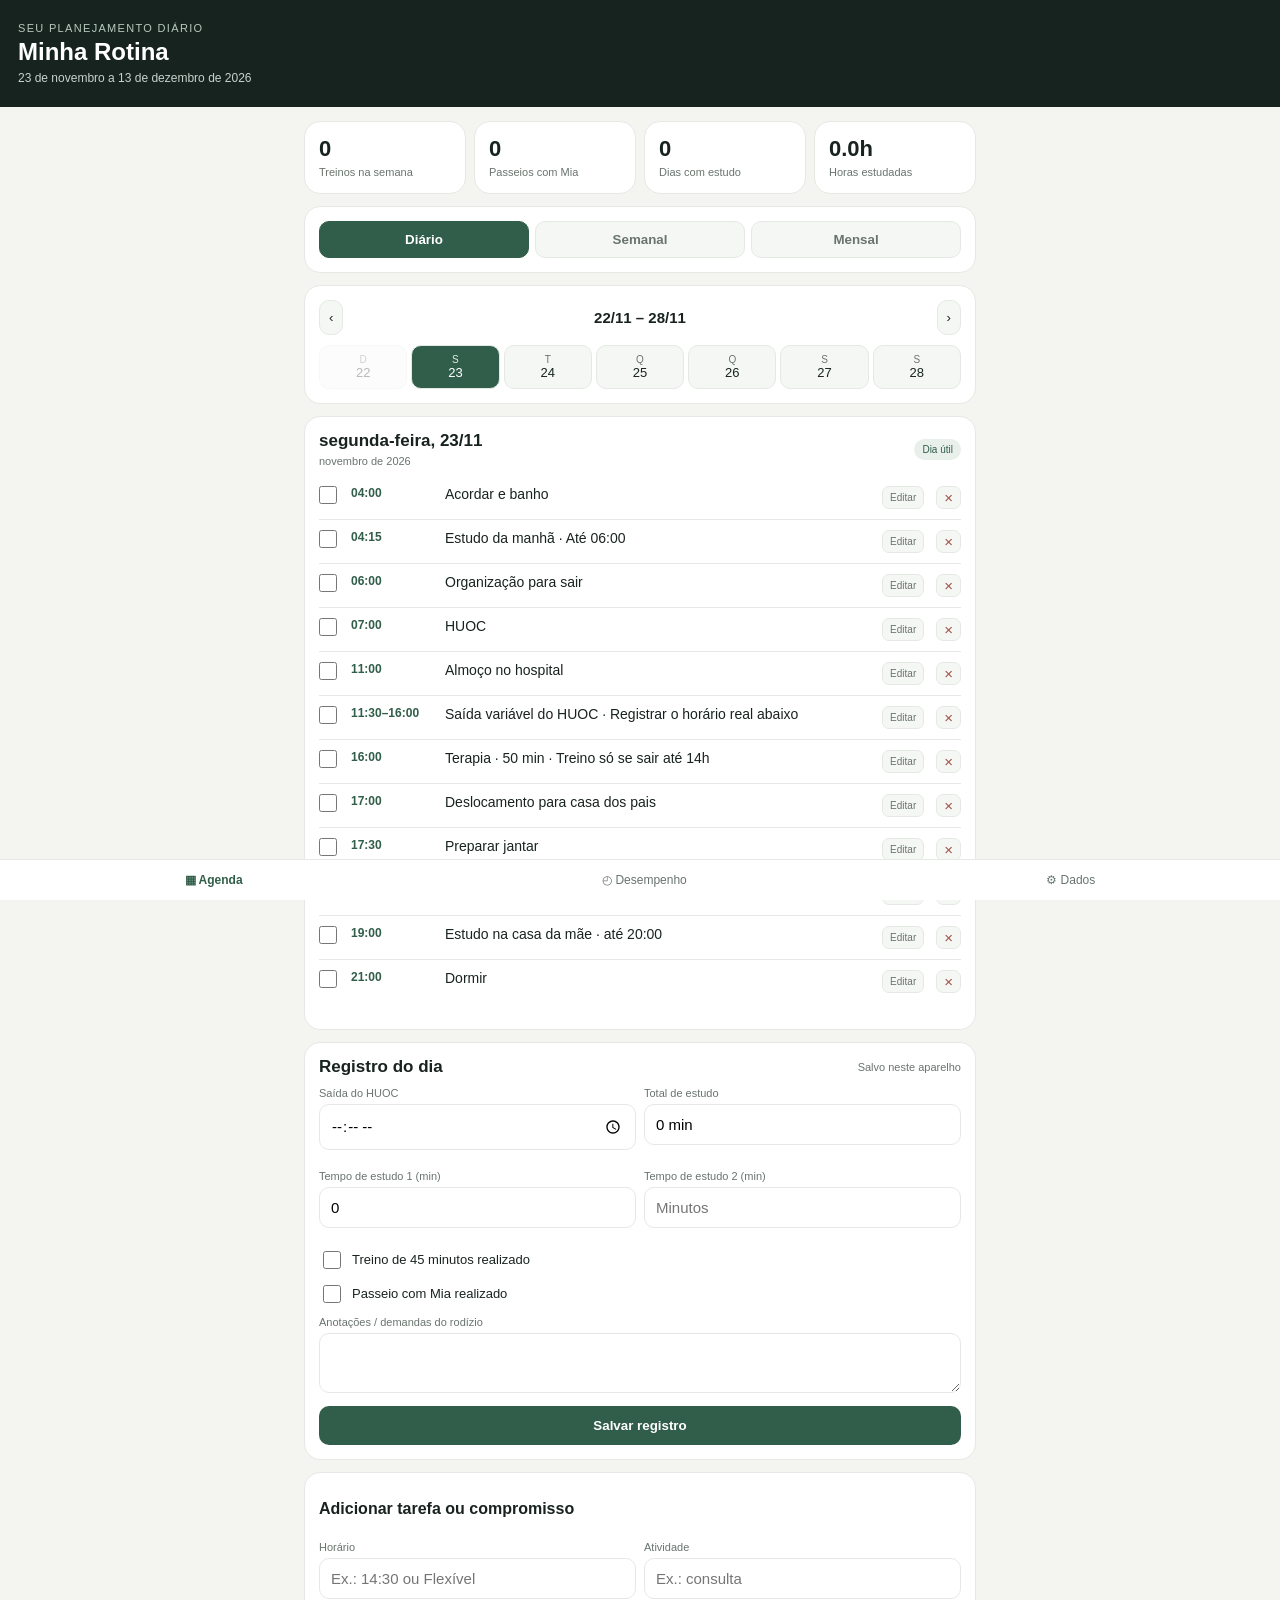
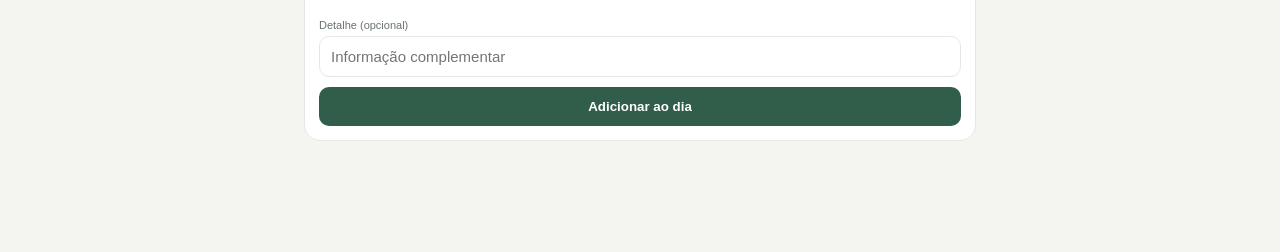
==== commit b7b51820: "Adiciona total semanal de horas estudadas" ====
--- a/minha-rotina/index.html
+++ b/minha-rotina/index.html
@@ -1,13 +1,13 @@
 <!doctype html>
 <html lang="pt-BR"><head><meta charset="utf-8"><meta name="viewport" content="width=device-width,initial-scale=1,viewport-fit=cover"><meta name="theme-color" content="#17231f"><link rel="manifest" href="manifest.webmanifest"><title>Minha Rotina</title>
 <style>
-:root{--bg:#f4f5f1;--card:#fff;--ink:#18231f;--muted:#69746e;--line:#e5e9e4;--green:#315e4a;--soft:#e9f0eb;--amber:#8a6325}*{box-sizing:border-box}body{margin:0;background:var(--bg);color:var(--ink);font:15px -apple-system,BlinkMacSystemFont,sans-serif;padding-bottom:85px}header{background:#17231f;color:white;padding:22px 18px}.eyebrow{font-size:11px;letter-spacing:.12em;text-transform:uppercase;color:#b9c9bf}.brand{font-size:24px;font-weight:700;margin-top:4px}header p{font-size:12px;color:#c8d2cc;margin:5px 0 0}main{max-width:700px;margin:auto;padding:14px}.stats{display:grid;grid-template-columns:repeat(3,1fr);gap:8px;margin-bottom:12px}.stat,.panel{background:var(--card);border:1px solid var(--line);border-radius:16px;padding:14px}.stat b{display:block;font-size:22px}.stat span,.muted{font-size:11px;color:var(--muted)}.panel{margin-bottom:12px}.week{display:flex;justify-content:space-between;align-items:center;margin-bottom:10px}.week button,.day{border:1px solid var(--line);background:#f5f7f4;border-radius:10px;padding:9px;color:var(--ink)}.days{display:grid;grid-template-columns:repeat(7,1fr);gap:4px}.day{padding:8px 0;text-align:center;font-size:13px}.day small{display:block;color:var(--muted);font-size:10px}.day.active{background:var(--green);color:white}.day.active small{color:#e0ebe3}.day:disabled{opacity:.3}.heading{display:flex;justify-content:space-between;align-items:center}.heading h2{font-size:17px;margin:0}.tag{background:var(--soft);color:var(--green);padding:5px 8px;border-radius:20px;font-size:10px}.tag.warn{background:#f8f0df;color:var(--amber)}ul{list-style:none;padding:0;margin:8px 0 0}li{display:flex;gap:12px;padding:10px 0;border-bottom:1px solid var(--line);font-size:14px}li:last-child{border:0}.time{width:82px;color:var(--green);font-size:12px;font-weight:650;flex-shrink:0}.task-check{width:18px;height:18px;flex-shrink:0;accent-color:var(--green);margin:0 2px 0 0}.task-text{flex:1}.task-text.done{text-decoration:line-through;color:var(--muted)}.edit-task{border:1px solid var(--line);background:#f5f7f4;border-radius:7px;padding:5px 7px;color:var(--muted);font-size:10px;flex-shrink:0}.delete-task{font-size:15px;padding:2px 7px;color:#9b5148}.detail{display:block;color:var(--muted);font-size:11px;margin-top:3px}.field{margin:10px 0}.field label{display:block;font-size:11px;color:var(--muted);margin-bottom:5px}.field input,.field textarea{width:100%;padding:11px;border:1px solid var(--line);border-radius:10px;background:white;font:inherit}.field textarea{min-height:60px}.grid{display:grid;grid-template-columns:1fr 1fr;gap:8px}.check{display:flex;gap:8px;align-items:center;font-size:13px;margin:10px 0}.check input{accent-color:var(--green);width:18px;height:18px}.btn{background:var(--green);color:white;border:0;border-radius:10px;padding:12px 14px;width:100%;font-weight:650}.tabs{position:fixed;bottom:0;left:0;right:0;background:#fff;border-top:1px solid var(--line);display:flex;justify-content:space-around;padding:12px 5px calc(12px + env(safe-area-inset-bottom))}.tabs button{border:0;background:none;color:var(--muted);font-size:12px}.tabs button.active{color:var(--green);font-weight:700}.view{display:none}.view.active{display:block}.bar{height:8px;background:#edf0ec;border-radius:8px;margin-top:7px;overflow:hidden}.bar i{display:block;height:100%;background:var(--green)}.note{font-size:12px;line-height:1.5;color:var(--muted)}
+:root{--bg:#f4f5f1;--card:#fff;--ink:#18231f;--muted:#69746e;--line:#e5e9e4;--green:#315e4a;--soft:#e9f0eb;--amber:#8a6325}*{box-sizing:border-box}body{margin:0;background:var(--bg);color:var(--ink);font:15px -apple-system,BlinkMacSystemFont,sans-serif;padding-bottom:85px}header{background:#17231f;color:white;padding:22px 18px}.eyebrow{font-size:11px;letter-spacing:.12em;text-transform:uppercase;color:#b9c9bf}.brand{font-size:24px;font-weight:700;margin-top:4px}header p{font-size:12px;color:#c8d2cc;margin:5px 0 0}main{max-width:700px;margin:auto;padding:14px}.stats{display:grid;grid-template-columns:repeat(4,minmax(0,1fr));gap:8px;margin-bottom:12px}.stat,.panel{background:var(--card);border:1px solid var(--line);border-radius:16px;padding:14px}.stat b{display:block;font-size:22px}.stat span,.muted{font-size:11px;color:var(--muted)}.panel{margin-bottom:12px}.week{display:flex;justify-content:space-between;align-items:center;margin-bottom:10px}.week button,.day{border:1px solid var(--line);background:#f5f7f4;border-radius:10px;padding:9px;color:var(--ink)}.days{display:grid;grid-template-columns:repeat(7,1fr);gap:4px}.day{padding:8px 0;text-align:center;font-size:13px}.day small{display:block;color:var(--muted);font-size:10px}.day.active{background:var(--green);color:white}.day.active small{color:#e0ebe3}.day:disabled{opacity:.3}.heading{display:flex;justify-content:space-between;align-items:center}.heading h2{font-size:17px;margin:0}.tag{background:var(--soft);color:var(--green);padding:5px 8px;border-radius:20px;font-size:10px}.tag.warn{background:#f8f0df;color:var(--amber)}ul{list-style:none;padding:0;margin:8px 0 0}li{display:flex;gap:12px;padding:10px 0;border-bottom:1px solid var(--line);font-size:14px}li:last-child{border:0}.time{width:82px;color:var(--green);font-size:12px;font-weight:650;flex-shrink:0}.task-check{width:18px;height:18px;flex-shrink:0;accent-color:var(--green);margin:0 2px 0 0}.task-text{flex:1}.task-text.done{text-decoration:line-through;color:var(--muted)}.edit-task{border:1px solid var(--line);background:#f5f7f4;border-radius:7px;padding:5px 7px;color:var(--muted);font-size:10px;flex-shrink:0}.delete-task{font-size:15px;padding:2px 7px;color:#9b5148}.detail{display:block;color:var(--muted);font-size:11px;margin-top:3px}.field{margin:10px 0}.field label{display:block;font-size:11px;color:var(--muted);margin-bottom:5px}.field input,.field textarea{width:100%;padding:11px;border:1px solid var(--line);border-radius:10px;background:white;font:inherit}.field textarea{min-height:60px}.grid{display:grid;grid-template-columns:1fr 1fr;gap:8px}.check{display:flex;gap:8px;align-items:center;font-size:13px;margin:10px 0}.check input{accent-color:var(--green);width:18px;height:18px}.btn{background:var(--green);color:white;border:0;border-radius:10px;padding:12px 14px;width:100%;font-weight:650}.tabs{position:fixed;bottom:0;left:0;right:0;background:#fff;border-top:1px solid var(--line);display:flex;justify-content:space-around;padding:12px 5px calc(12px + env(safe-area-inset-bottom))}.tabs button{border:0;background:none;color:var(--muted);font-size:12px}.tabs button.active{color:var(--green);font-weight:700}.view{display:none}.view.active{display:block}.bar{height:8px;background:#edf0ec;border-radius:8px;margin-top:7px;overflow:hidden}.bar i{display:block;height:100%;background:var(--green)}.note{font-size:12px;line-height:1.5;color:var(--muted)}
 .mode-switch{display:grid;grid-template-columns:repeat(3,1fr);gap:6px}.mode{border:1px solid var(--line);background:#f5f7f4;color:var(--muted);border-radius:10px;padding:10px;font-weight:600}.mode.active{background:var(--green);color:#fff;border-color:var(--green)}
-.weekly-grid{display:grid;grid-template-columns:repeat(2,minmax(0,1fr));gap:8px}.week-card{border:1px solid var(--line);border-radius:12px;padding:11px;background:#fff;text-align:left;color:var(--ink);min-height:110px}.week-card.selected{border:2px solid var(--green);background:var(--soft)}.week-card strong{display:block;font-size:13px;margin-bottom:6px}.week-card small{display:block;color:var(--muted);font-size:11px;line-height:1.45;margin-top:3px}.month-head,.month-grid{display:grid;grid-template-columns:repeat(7,minmax(0,1fr));gap:4px}.month-head span{text-align:center;font-size:10px;color:var(--muted);padding:5px 0}.month-day{border:1px solid var(--line);border-radius:9px;min-height:44px;background:#fff;color:var(--ink);font-size:12px;position:relative}.month-day:disabled{opacity:.25}.month-day.selected{background:var(--green);color:white;border-color:var(--green)}.month-day.has-events:after{content:'';position:absolute;bottom:5px;left:50%;width:4px;height:4px;border-radius:50%;background:var(--green);transform:translateX(-50%)}.month-day.selected.has-events:after{background:#fff}@media(max-width:390px){.weekly-grid{grid-template-columns:1fr}.week-card{min-height:unset}}
+.weekly-grid{display:grid;grid-template-columns:repeat(2,minmax(0,1fr));gap:8px}.week-card{border:1px solid var(--line);border-radius:12px;padding:11px;background:#fff;text-align:left;color:var(--ink);min-height:110px}.week-card.selected{border:2px solid var(--green);background:var(--soft)}.week-card strong{display:block;font-size:13px;margin-bottom:6px}.week-card small{display:block;color:var(--muted);font-size:11px;line-height:1.45;margin-top:3px}.month-head,.month-grid{display:grid;grid-template-columns:repeat(7,minmax(0,1fr));gap:4px}.month-head span{text-align:center;font-size:10px;color:var(--muted);padding:5px 0}.month-day{border:1px solid var(--line);border-radius:9px;min-height:44px;background:#fff;color:var(--ink);font-size:12px;position:relative}.month-day:disabled{opacity:.25}.month-day.selected{background:var(--green);color:white;border-color:var(--green)}.month-day.has-events:after{content:'';position:absolute;bottom:5px;left:50%;width:4px;height:4px;border-radius:50%;background:var(--green);transform:translateX(-50%)}.month-day.selected.has-events:after{background:#fff}@media(max-width:390px){.stats{grid-template-columns:repeat(2,minmax(0,1fr))}.weekly-grid{grid-template-columns:1fr}.week-card{min-height:unset}}
 </style></head><body>
 <header><div class="eyebrow">Seu planejamento diário</div><div class="brand">Minha Rotina</div><p>23 de novembro a 13 de dezembro de 2026</p></header>
 <main>
-<section id="agenda" class="view active"><div class="stats"><div class="stat"><b id="wk">0</b><span>Treinos na semana</span></div><div class="stat"><b id="miaWeek">0</b><span>Passeios com Mia</span></div><div class="stat"><b id="studyWeek">0</b><span>Dias com estudo</span></div></div>
+<section id="agenda" class="view active"><div class="stats"><div class="stat"><b id="wk">0</b><span>Treinos na semana</span></div><div class="stat"><b id="miaWeek">0</b><span>Passeios com Mia</span></div><div class="stat"><b id="studyWeek">0</b><span>Dias com estudo</span></div><div class="stat"><b id="studyHoursWeek">0h</b><span>Horas estudadas</span></div></div>
 <div class="panel"><div class="mode-switch"><button class="mode active" data-mode="daily">Diário</button><button class="mode" data-mode="weekly">Semanal</button><button class="mode" data-mode="monthly">Mensal</button></div></div>
 <div id="dailyMode">
 <div class="panel"><div class="week"><button id="prev">‹</button><b id="weekLabel"></b><button id="next">›</button></div><div class="days" id="days"></div></div>
@@ -33,7 +33,7 @@
 function renderMonthly(){let d=parse(selected),year=d.getFullYear(),month=d.getMonth(),first=new Date(year,month,1),offset=first.getDay(),count=new Date(year,month+1,0).getDate();$('monthlyLabel').textContent=first.toLocaleDateString('pt-BR',{month:'long',year:'numeric'});$('monthlyGrid').innerHTML='';for(let i=0;i<offset;i++){let blank=document.createElement('span');$('monthlyGrid').append(blank)}for(let day=1;day<=count;day++){let x=new Date(year,month,day),k=iso(x),b=document.createElement('button');b.className='month-day'+(k===selected?' selected':'')+(within(x)&&data[k].events.length?' has-events':'');b.textContent=day;b.disabled=!within(x);b.onclick=()=>{selected=k;setMode('daily');render()};$('monthlyGrid').append(b)}}
 function setMode(mode){document.querySelectorAll('[data-mode]').forEach(b=>b.classList.toggle('active',b.dataset.mode===mode));$('dailyMode').hidden=mode!=='daily';$('weeklyMode').hidden=mode!=='weekly';$('monthlyMode').hidden=mode!=='monthly';localStorage.setItem('minhaRotinaView',mode)}
 function changeSelected(days){let d=parse(selected);d.setDate(d.getDate()+days);while(!within(d))d.setDate(d.getDate()+(days>0?-1:1));selected=iso(d);render()}
-function totals(){let ws=weekStart(parse(selected)),we=new Date(ws);we.setDate(we.getDate()+7);let week=all.filter(d=>d>=ws&&d<we).map(d=>data[iso(d)]);$('wk').textContent=week.filter(x=>x.workout).length;$('miaWeek').textContent=week.filter(x=>x.mia).length;$('studyWeek').textContent=week.filter(x=>(+x.study1||0)+(+x.study2||0)>0).length;let weeks={};all.forEach(d=>{let k=fmt(weekStart(d));(weeks[k]??=[]).push(data[iso(d)])});$('weekly').innerHTML=Object.entries(weeks).map(([k,a])=>{let n=a.filter(x=>x.workout).length;return '<p>'+k+': <b>'+n+'/4 treinos</b><div class="bar"><i style="width:'+Math.min(100,n/4*100)+'%"></i></div></p>'}).join('');$('history').innerHTML=all.map(d=>'<p style="display:flex;justify-content:space-between;border-bottom:1px solid var(--line);padding:6px 0;font-size:13px"><span>'+names[d.getDay()]+' '+fmt(d)+'</span><b>'+((data[iso(d)].study||0)/60).toFixed(1)+' h</b></p>').join('')}
+function totals(){let ws=weekStart(parse(selected)),we=new Date(ws);we.setDate(we.getDate()+7);let week=all.filter(d=>d>=ws&&d<we).map(d=>data[iso(d)]);$('wk').textContent=week.filter(x=>x.workout).length;$('miaWeek').textContent=week.filter(x=>x.mia).length;$('studyWeek').textContent=week.filter(x=>(+x.study1||0)+(+x.study2||0)>0).length;$('studyHoursWeek').textContent=(week.reduce((sum,x)=>sum+(+x.study1||0)+(+x.study2||0),0)/60).toFixed(1)+'h';let weeks={};all.forEach(d=>{let k=fmt(weekStart(d));(weeks[k]??=[]).push(data[iso(d)])});$('weekly').innerHTML=Object.entries(weeks).map(([k,a])=>{let n=a.filter(x=>x.workout).length;return '<p>'+k+': <b>'+n+'/4 treinos</b><div class="bar"><i style="width:'+Math.min(100,n/4*100)+'%"></i></div></p>'}).join('');$('history').innerHTML=all.map(d=>'<p style="display:flex;justify-content:space-between;border-bottom:1px solid var(--line);padding:6px 0;font-size:13px"><span>'+names[d.getDay()]+' '+fmt(d)+'</span><b>'+((data[iso(d)].study||0)/60).toFixed(1)+' h</b></p>').join('')}
 $('prev').onclick=()=>move(-7);$('next').onclick=()=>move(7);function move(n){changeSelected(n)}$('weekPrev').onclick=()=>changeSelected(-7);$('weekNext').onclick=()=>changeSelected(7);$('monthPrev').onclick=()=>{let d=parse(selected);d.setMonth(d.getMonth()-1);if(d<start)d=new Date(start);selected=iso(d);render()};$('monthNext').onclick=()=>{let d=parse(selected);d.setMonth(d.getMonth()+1);if(d>end)d=new Date(end);selected=iso(d);render()};document.querySelectorAll('[data-mode]').forEach(b=>b.onclick=()=>setMode(b.dataset.mode));
 $('study1').oninput=$('study2').oninput=()=>{$('studyTotal').value=(Math.max(0,+$('study1').value||0)+Math.max(0,+$('study2').value||0))+' min'};function autosaveField(id,fn){$(id).addEventListener('input',()=>{let x=data[selected];fn(x,$(id).value);if(id==='exit'){syncExitTask(selected,x);saveAll();render()}else{saveAll();totals()}});$(id).addEventListener('change',()=>{let x=data[selected];fn(x,$(id).value);if(id==='exit'){syncExitTask(selected,x);saveAll();render()}else{saveAll();totals()}})}autosaveField('exit',(x,v)=>x.exit=v);autosaveField('study1',(x,v)=>{x.study1=Math.max(0,+v||0);x.study=(+x.study1||0)+(+x.study2||0)});autosaveField('study2',(x,v)=>{x.study2=Math.max(0,+v||0);x.study=(+x.study1||0)+(+x.study2||0)});autosaveField('notes',(x,v)=>x.notes=v);autosaveField('workout',(x)=>x.workout=$('workout').checked);autosaveField('mia',(x)=>x.mia=$('mia').checked);$('save').onclick=()=>{let x=data[selected];x.exit=$('exit').value;syncExitTask(selected,x);x.study1=Math.max(0,+$('study1').value||0);x.study2=Math.max(0,+$('study2').value||0);x.study=x.study1+x.study2;x.workout=$('workout').checked;x.mia=$('mia').checked;x.notes=$('notes').value;saveAll();render();alert('Registro salvo neste aparelho.')};
 $('add').onclick=()=>{let title=$('newTitle').value.trim();if(!title)return alert('Digite a atividade.');let time=$('newTime').value.trim()||'Flexível';let detail=$('newDetail').value.trim();data[selected].events.push(ev(time,title,detail));data[selected].eventsVersion=1;$('newTitle').value='';$('newTime').value='';$('newDetail').value='';saveAll();render()};
